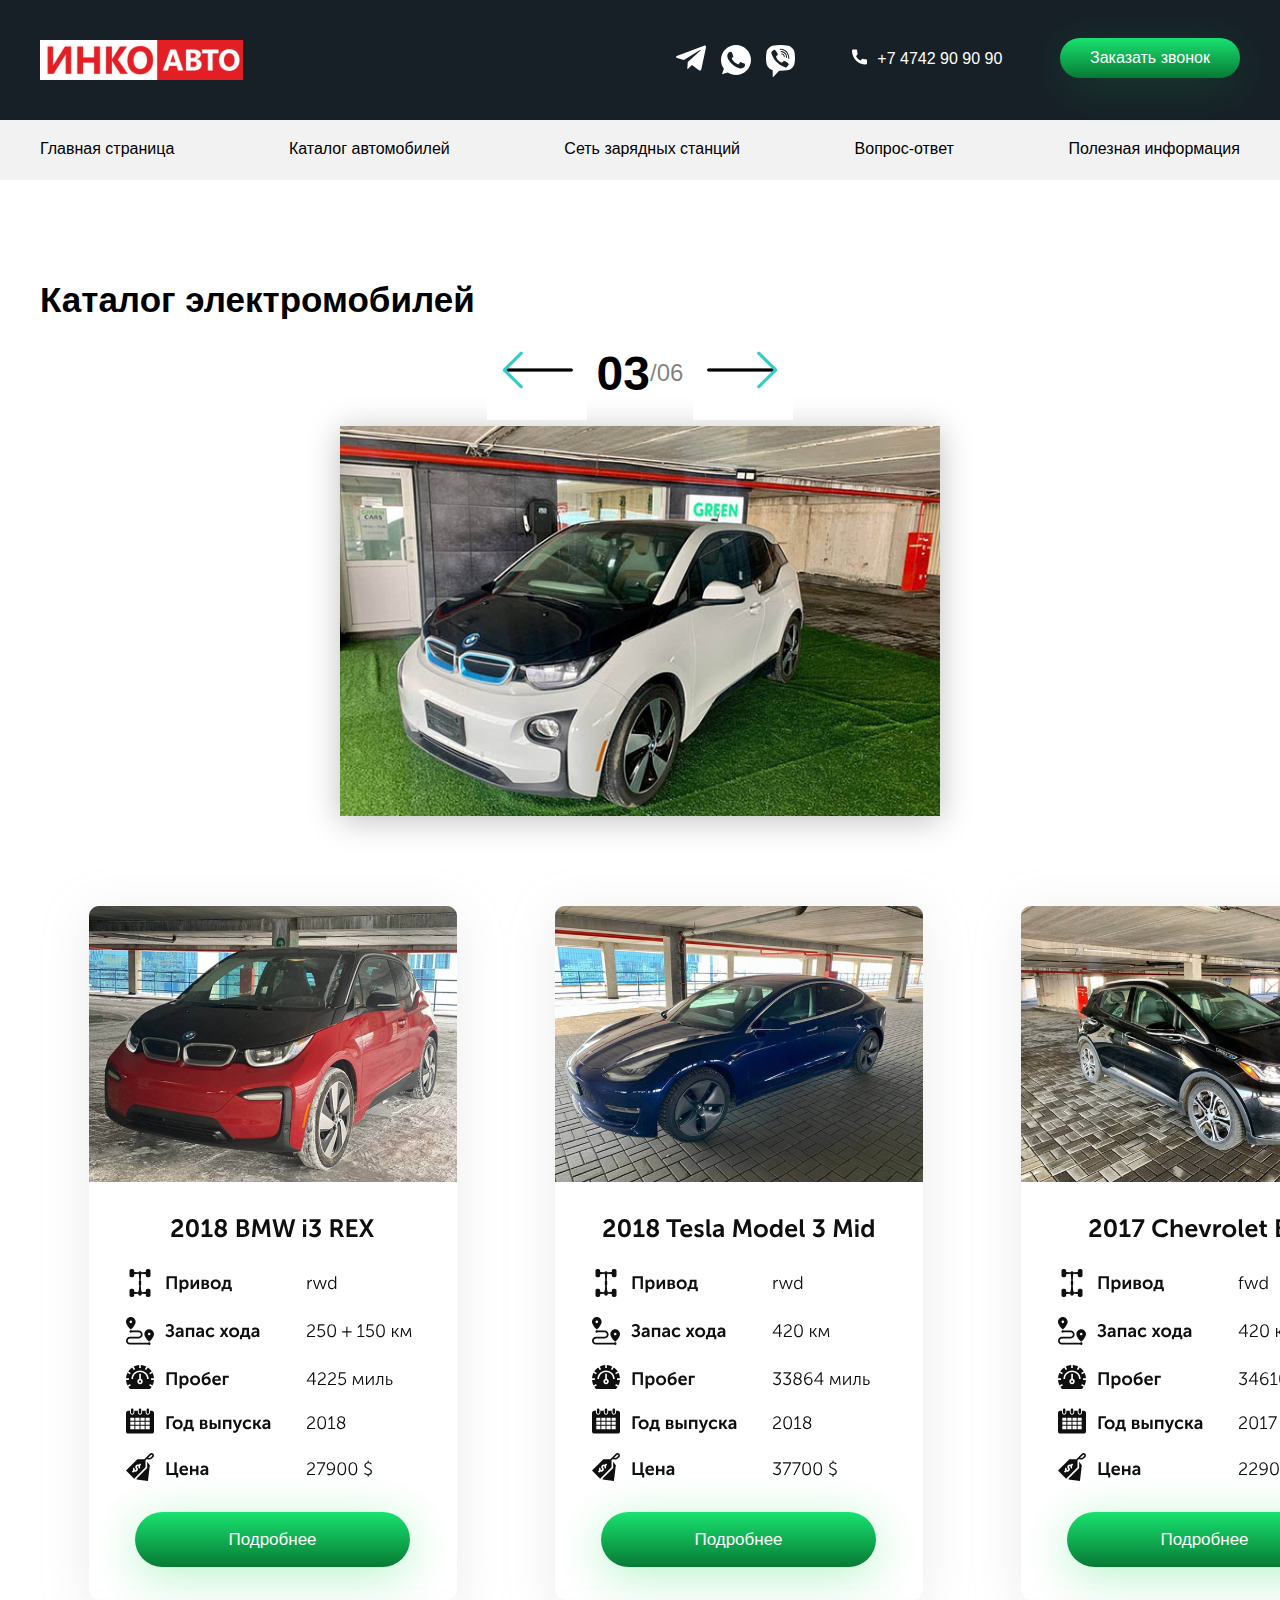
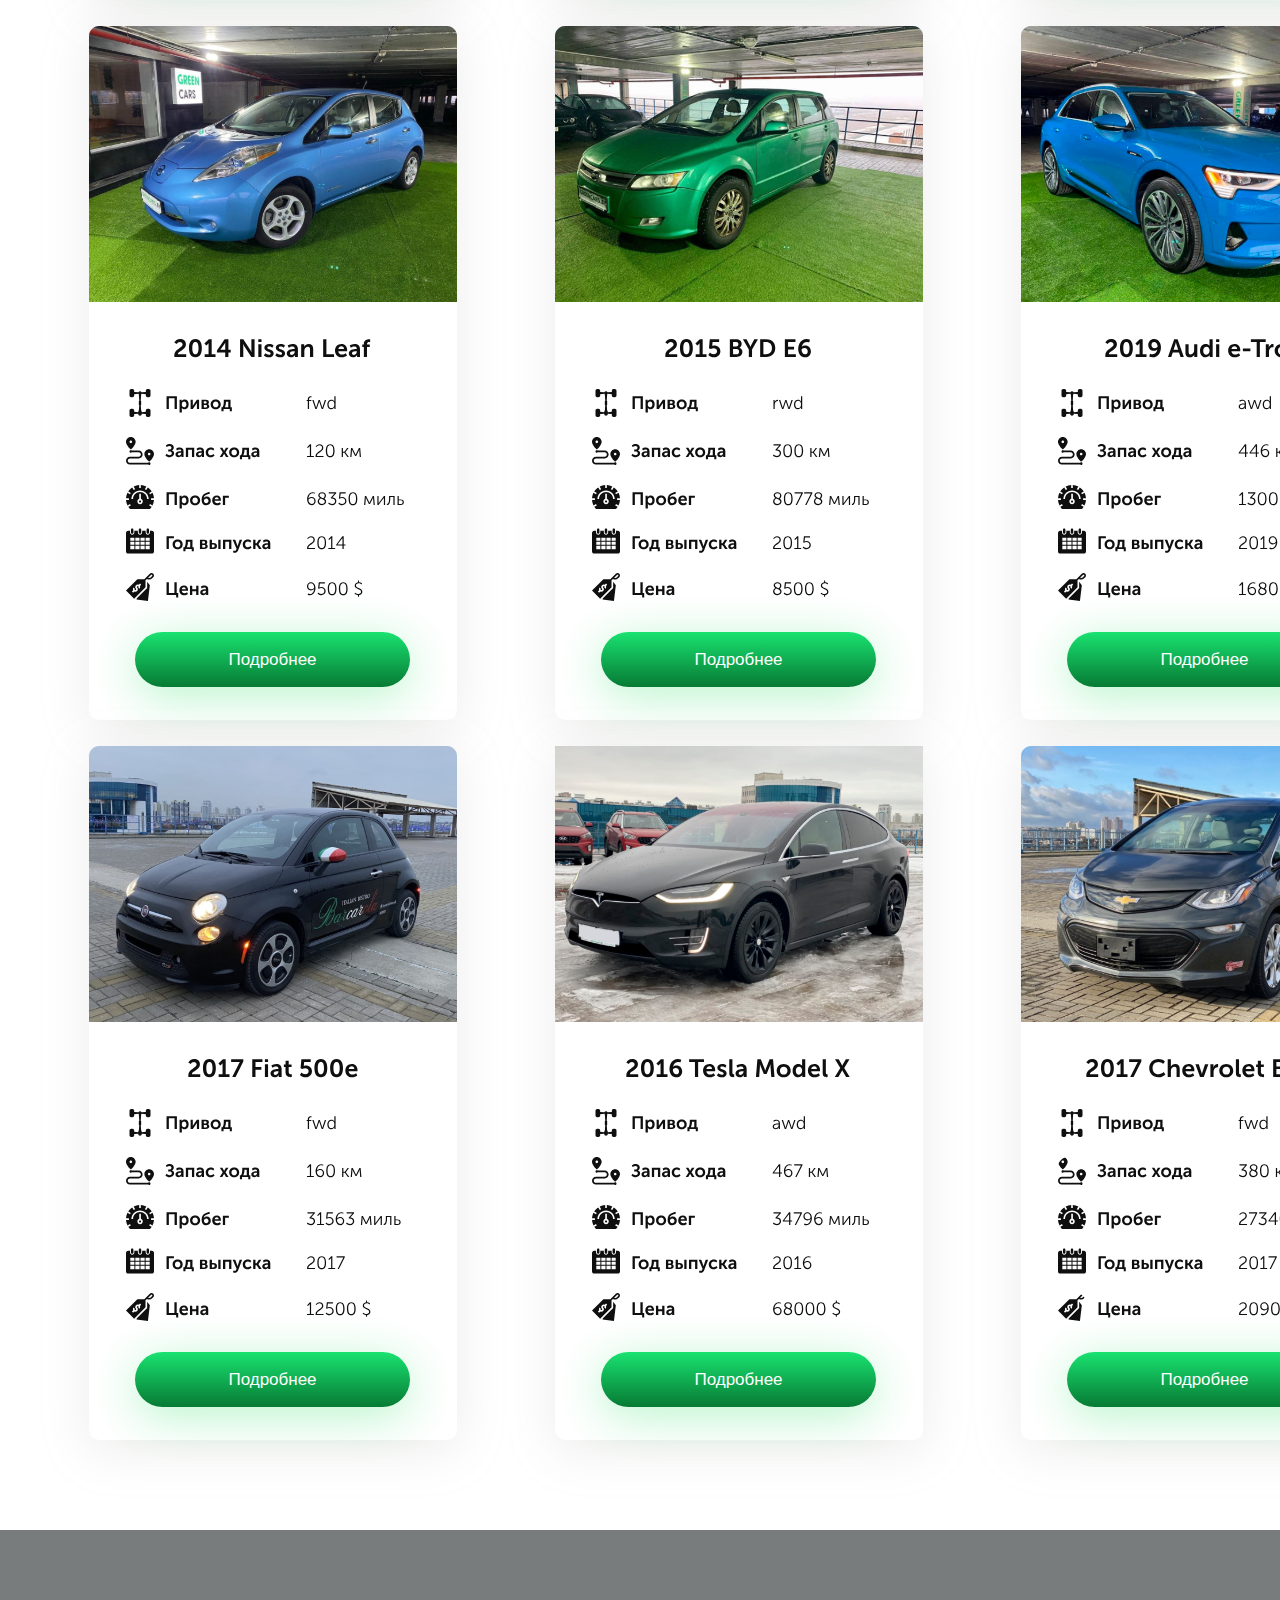
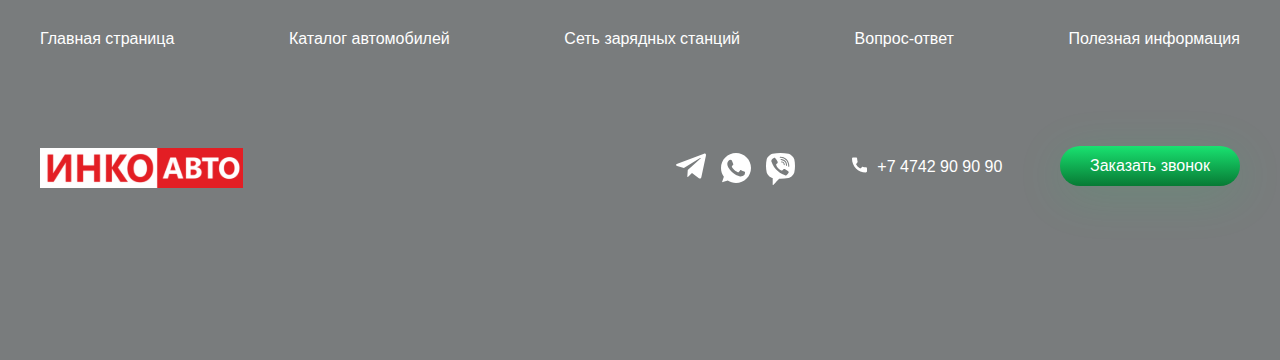
==== index-catalog.html @ ccc59e03 "Add files via upload" ====
<!DOCTYPE html>
<html lang="en">
<head>
    <meta charset="UTF-8">
    <meta http-equiv="X-UA-Compatible" content="IE=edge">
    <meta name="viewport" content="width=device-width, initial-scale=1.0">
    <title>incoCAtalog</title>
    <link rel="stylesheet" href="css/style.min.css">
</head>
<body>
    <header class="header">
        <div class="close_header">
            <img src="icons/redclose.png" alt="">
        </div>
        <div class="container">
            <nav>
                <div class="header__logo">
                    <img src="icons/logo/Инко Авто 1.svg" alt="logo">
                </div>
        
                <div class="messanges">
                    <div class="messange__item">
                        <img src="icons/message/telegramm.svg" alt="">
                    </div>
                    <div class="messange__item">
                        <img src="icons/message/whatsap.svg" alt="">
                    </div>
                    <div class="messange__item">
                        <img src="icons/message/link.svg" alt="">
                    </div>
                </div>
                <div class="header__phone">
                    <img src="icons/message/phone.svg" alt="">
                    <div class="phone">+7 4742 90 90 90</div>
                </div>
                <button class="phone__btn" data-open >Заказать звонок</button>
            </nav>
        </div>
    </header>
    <div class="menu">
        <div class="container">
            <ul class="menu__items">
                <li class="menu__item"><a href="index.html" class="menu__link">Главная cтраница</a></li>
                <li class="menu__item"><a href="index-catalog.html" class="menu__link">Каталог автомобилей</a></li>
                <li class="menu__item"><a href="index-network.html" class="menu__link">Сеть зарядных станций</a></li>
                <li class="menu__item"><a href="index-qestion.html" class="menu__link">Вопрос-ответ</a></li>
                <li class="menu__item"><a href="index-info.html" class="menu__link">Полезная информация</a></li>
            </ul>
        </div>
    </div>



    
    <section class="catalog">
        <div class="triggers"></div>
            <div class="arrow">
                <span class="rotateR"></span>
                <span class="rotateL"></span>
            </div>
            <div class="hamburger">
                <span></span>
                <span></span>
                <span></span>
            </div>
        
        <div class="container">
            <div class="title title_fz35 catalog__title">Каталог электромобилей</div>

            <div class="offer__slider">
                <div class="offer__slider-counter">
                    <div class="offer__slider-prev">
                        <img src="icons/free-animated-icon-left-arrow-7740497.gif" alt="prev">
                    </div>
                    <span id="current">03</span>
                    /
                    <span id="total">06</span>
                    <div class="offer__slider-next">
                        <img src="icons/free-animated-icon-left-arrow-7740497.gif" alt="next">
                    </div>
                </div>
                <div class="offer__slider-wrapper">
                    <div class="offer__slider-inner">
                        <div class="offer__slide">
                            <img src="img/slider/bmw res.svg" alt="car">
                        </div>
                         <div class="offer__slide">
                            <img src="img/slider/bmw.svg" alt="car">
                        </div>
                        <div class="offer__slide">
                            <img src="img/slider/chevrole volt.svg" alt="car">
                        </div>
                        <div class="offer__slide">
                            <img src="img/slider/tesla 2014.svg" alt="car">
                        </div> 
                        <div class="offer__slide">
                            <img src="img/slider/tesla s60.svg" alt="car">
                        </div> 
                        <div class="offer__slide">
                            <img src="img/slider/tesla.svg" alt="car">
                        </div> 
                    </div>
                </div>
            </div>

            
            <div class="catalog__wrapper wrapper_mt">
                <div class="catalog__photo">
                    <img src="img/cars/10 card.svg" alt="">
                    <button class="promo_btn-green btn catalog__btn">Подробнее</button>
                </div>
                
                <div class="catalog__photo">
                    <img src="img/cars/11 card.svg" alt="">
                    <button class="promo_btn-green btn catalog__btn">Подробнее</button>
                </div>
                <div class="catalog__photo">
                    <img src="img/cars/12 card.svg" alt="">
                    <button class="promo_btn-green btn catalog__btn">Подробнее</button>
                </div>
            </div>
            <div class="catalog__wrapper">
                <div class="catalog__photo">
                    <img src="img/cars/13 card.svg" alt="">
                    <button class="promo_btn-green btn catalog__btn">Подробнее</button>
                </div>
                
                <div class="catalog__photo">
                    <img src="img/cars/15 card.svg" alt="">
                    <button class="promo_btn-green btn catalog__btn">Подробнее</button>
                </div>
                <div class="catalog__photo">
                    <img src="img/cars/16 card.svg" alt="">
                    <button class="promo_btn-green btn catalog__btn">Подробнее</button>
                </div>
            </div>
            <div class="catalog__wrapper">
                <div class="catalog__photo">
                    <img src="img/cars/9 card.svg" alt="">
                    <button class="promo_btn-green btn catalog__btn">Подробнее</button>
                </div>
                
                <div class="catalog__photo">
                    <img src="img/cars/7 card.svg" alt="">
                    <button class="promo_btn-green btn catalog__btn">Подробнее</button>
                </div>
                <div class="catalog__photo">
                    <img src="img/cars/8 card.svg" alt="">
                    <button class="promo_btn-green btn catalog__btn">Подробнее</button>
                </div>
            </div>
            
        </div>
    </section>





    <footer class="footer">
        <div class="container">
            <ul class="menu__items">
                <li class="menu__item"><a href="#" class="menu__link">Главная cтраница</a></li>
                <li class="menu__item"><a href="#" class="menu__link">Каталог автомобилей</a></li>
                <li class="menu__item"><a href="#" class="menu__link">Сеть зарядных станций</a></li>
                <li class="menu__item"><a href="#" class="menu__link">Вопрос-ответ</a></li>
                <li class="menu__item"><a href="#" class="menu__link">Полезная информация</a></li>
            </ul>
            <nav>
                <div class="header__logo">
                    <img src="icons/logo/Инко Авто 1.svg" alt="logo">
                </div>
        
                <div class="messanges">
                    <div class="messange__item">
                        <img src="icons/message/telegramm.svg" alt="">
                    </div>
                    <div class="messange__item">
                        <img src="icons/message/whatsap.svg" alt="">
                    </div>
                    <div class="messange__item">
                        <img src="icons/message/link.svg" alt="">
                    </div>
                </div>
                <div class="header__phone">
                    <img src="icons/message/phone.svg" alt="">
                    <div class="phone">+7 4742 90 90 90</div>
                </div>
                <button class="phone__btn" data-open>Заказать звонок</button>
            </nav>
        </div>
    </footer>

    <div class="modal">
        <div class="modal__window">
            <div class="modal__content">
                
                <div class="modal_img">
                    <img src="img/modal/connection.png" alt="">
                </div>
                
                <div class="text"> 
                    <div class="close" data-close>
                        <img src="icons/Close.png" alt="">
                    </div>
                    <div class="title title_fz25 modal__title">Заказать обратный звонок</div>
                    <div class="modal__subtitle">Отправьте нам свой номер телефона и мы<br> Вам позвоним!</div>
                    <form action="" class="add">
                        <input required placeholder="Ваше имя" name="name" type="text" class="modal_input" >
                        <input required placeholder="Ваш номер телефона" name="phone" type="phone" class="modal_input">
                        <div class="policy"><input type="checkbox" class="checkbox">Я принимаю пользовательское соглашение</div>
                        <button class="modal_btn">Отправить</button>
                    </form>
                </div>
            </div>
        </div>
    </div>

    <script src="js/script.js"></script>
</body>
</html>
---- css/style.min.css ----
.title_fz44{font-size:44px}.title_fz35{font-size:35px}.title_fz18{font-size:18px}.title_fz25{font-size:25px}.card{min-height:1100px}.card__wrapper{display:flex;justify-content:space-around;margin-top:50px}.card .card__btn{position:relative;top:-180px;left:95px}.card__title{font-weight:700;text-align:center}.card .btn{margin-top:30px;font-size:17px;color:#fff;width:275px;height:55px;border:none;border-radius:50px}.card .btn:hover{background:#fff;color:#000;transition:.6s}.card .catalog_link{text-decoration:none}.card .red_butn{display:block;margin:0 auto;margin-top:0}.catalog{min-height:2850px}.catalog__wrapper{display:flex;justify-content:space-around}.catalog .margin-top{margin-top:50px}.catalog__photo{height:720px}.catalog__btn{position:relative;top:-180px;left:95px}.catalog__title{font-weight:700}.catalog .btn{margin-top:30px;font-size:17px;color:#fff;width:275px;height:55px;border:none;border-radius:50px}.catalog .btn:hover{background:#fff;color:#000;transition:.6s}.catalog .red_butn{display:block;margin:0 auto;margin-top:0}.catalog .offer_slider{width:650px;margin-top:50px;display:flex;flex-direction:column;align-items:flex-end}.catalog .offer__slider-counter{display:flex;justify-content:center;align-items:center;font-size:24px;color:rgba(0,0,0,.5)}.catalog .offer__slide{width:100%;height:390px}.catalog .offer__slide img{width:100%;height:100%;-o-object-fit:cover;object-fit:cover}.catalog .offer__slider-next{margin-left:10px;cursor:pointer}.catalog .offer__slider #current{font-size:48px;font-weight:700;text-align:center;color:#000}.catalog .offer__slider-prev{margin-right:10px;cursor:pointer}.catalog .offer__slider-wrapper{width:50%;margin-top:15px;box-shadow:0 4px 30px rgba(0,0,0,.25);display:block;margin:0 auto}.ecodrive{height:700px;background-color:#eee;box-shadow:0px 9px 49px rgba(142,136,136,.16)}.ecodrive__wrapper{margin-top:100px;flex-wrap:wrap;display:flex;justify-content:space-between}.ecodrive .eco__title{font-weight:700}.ecodrive__items{display:flex}.ecodrive__descr{margin-top:15px;font-size:16px;color:#0f0f10}.ecodrive .eco_text{width:280px;margin-left:20px}.ecodrive .mt40px{margin-top:70px}.footer{height:330px;padding-top:100px;background:#797c7d}.footer .menu__items{display:flex;justify-content:space-between}.footer .menu__item a{color:#fff}.footer nav{display:flex;justify-content:space-between;margin-top:90px}.footer .messanges{display:flex;margin-left:360px;margin-top:15px}.footer .messanges .messange__item{margin-left:15px;cursor:pointer}.footer .header__logo{margin-top:10px;cursor:pointer}.footer .header__phone{display:flex}.footer .header__phone img{width:15px}.footer .header__phone .phone{color:#fff;font-size:16px;margin-top:20px;margin-left:10px}.footer .phone__btn{width:180px;height:40px;cursor:pointer;background:linear-gradient(360deg, #077A34 0%, #19E270 100%);box-shadow:0px 9px 48px rgba(24,220,109,.15);border-radius:43px;border:none;color:#fff;font-size:16px;margin-top:8px}.footer .phone__btn:hover{background:#fff;color:#000;border:1px solid #18de6e}.header{height:90px;background-color:#172027;padding-top:30px}.header nav{display:flex;justify-content:space-between}.header .messanges{display:flex;margin-left:360px;margin-top:15px}.header .messanges .messange__item{margin-left:15px;cursor:pointer}.header .header__logo{margin-top:10px;cursor:pointer}.header .header__phone{display:flex}.header .header__phone img{width:15px}.header .header__phone .phone{color:#fff;font-size:16px;margin-top:20px;margin-left:10px}.header .phone__btn{width:180px;height:40px;cursor:pointer;background:linear-gradient(360deg, #077A34 0%, #19E270 100%);box-shadow:0px 9px 48px rgba(24,220,109,.15);border-radius:43px;border:none;color:#fff;font-size:16px;margin-top:8px}.header .phone__btn:hover{background:#fff;color:#000;border:1px solid #18de6e}.information{min-height:1500px}.information_item{display:flex;justify-content:space-between}.information .info_text{margin-top:40px}.information .info_title{font-size:25px;color:#0f0f10;font-weight:600}.information .info_descr{margin-top:20px;font-size:17px;color:#0f0f10}.map__title{font-weight:700}.map iframe{margin-top:100px}.materials__wrapper{display:flex;justify-content:space-between}.materials_title{font-weight:700;margin-left:50px}.materials__item{width:370px}.materials_text{position:relative;left:45px;bottom:30px}.materials__title{font-weight:700;font-size:25px}.materials__descr{font-size:18px;margin-top:20px;color:#0f0f10}.menu{height:40px;background:#f2f2f3;padding-top:20px}.menu .menu__items{display:flex;justify-content:space-between}.menu__item{list-style-type:none}.menu__link{color:#000}.menu__link:hover{text-decoration:underline}.modal{position:fixed;top:0;left:0;z-index:1050;width:100%;display:none;height:100%;overflow:hidden;background-color:rgba(0,0,0,.5)}.modal__window{max-width:950px;margin:250px auto}.modal__content{display:flex;position:relative;width:100%;background-color:#fff;border-radius:4px;max-height:473px}.modal .text{width:475px}.modal .add{display:flex;flex-direction:column;margin-top:20px;align-items:center}.modal_input{width:320px;height:55px;background:#fff;box-shadow:0px 5px 48px rgba(49,47,47,.1);border-radius:43px;margin-top:15px;border:none;font-size:17px;padding:0 10px 0 10px}.modal .policy{margin-top:15px}.modal_btn{width:316px;height:52px;background:linear-gradient(360deg, #077A34 0%, #19E270 100%);box-shadow:0px 9px 48px rgba(24,220,109,.322);border-radius:43px;border:none;font-size:17px;line-height:18px;text-align:center;color:#fff;margin-top:30px;cursor:pointer}.modal_btn:hover{background:#fff;color:#18de6e;transition:1s;border:1px solid #18de6e}.modal__title{text-align:center;margin-top:60px;font-weight:700}.modal__subtitle{text-align:center}.modal .close{position:absolute;top:15px;right:15px;cursor:pointer}.network{min-height:850px}.network iframe{margin-top:50px}.network__title{font-weight:700}.network .restange_textarea{width:440px;height:110px;background:#fff;box-shadow:0px 5px 48px rgba(49,47,47,.1);border-radius:10px;border:none;padding:20px 10px 0 20px;margin-top:15px;font-size:17px;line-height:18px;color:#c6c5c5}.network .restange__window{max-width:1140px;margin:250px auto;box-shadow:0px 5px 48px rgba(49,47,47,.1)}.network .restange__content{display:flex;width:100%;background-color:#fff;border-radius:4px;max-height:580px}.network .restange .text{width:475px}.network .restange .add{display:flex;flex-direction:column;margin-top:20px;align-items:center}.network .restange_input{width:445px;height:55px;background:#fff;box-shadow:0px 5px 48px rgba(49,47,47,.1);border-radius:43px;margin-top:15px;border:none;font-size:17px;padding:0 20px 0 10px}.network .restange .subinput{margin-top:15px;text-align:center}.network .restange_btn{width:316px;height:52px;background:linear-gradient(360deg, #077A34 0%, #19E270 100%);box-shadow:0px 9px 48px rgba(24,220,109,.322);border-radius:43px;border:none;font-size:17px;line-height:18px;text-align:center;color:#fff;margin-top:30px;cursor:pointer}.network .restange_btn:hover{background:#fff;color:#18de6e;transition:1s;border:1px solid #18de6e}.network .restange__title{margin-top:30px;font-weight:700;font-size:20px}.network .restange_img img{height:675px;width:600px;position:relative;bottom:43px;right:44px}.promo{height:750px;padding-top:200px;background:url("../img/section__promo/main_bg.png") center center/cover no-repeat}.promo__title{color:#fff}.promo__subtitle{font-size:22px;color:#fff;margin-top:20px}.promo_btn-green{background:linear-gradient(360deg, #077A34 0%, #19E270 100%);box-shadow:0px 9px 48px rgba(24,220,83,.308)}.promo_btn-red{background:linear-gradient(360deg, #a30b0b 0%, #e21919 100%);box-shadow:0px 9px 48px rgba(220,24,24,.26);margin-left:30px}.promo .btn{margin-top:30px;font-size:17px;color:#fff;width:275px;height:55px;border:none;border-radius:50px}.promo .btn:hover{background:#fff;color:#000;transition:.6s}.promo__wrapper{display:flex;justify-content:space-between;margin-top:250px}.promo__item{display:flex;width:340px}.promo__item .descr{margin-left:20px;margin-top:10px;font-size:17px;color:#fff}.question{min-height:900px}.question_title{font-weight:700}.question__title{font-size:35px;font-weight:700;margin-top:50px}.question__wrapper{margin-top:100px}.question_item{width:1120px;box-shadow:0px 5px 48px rgba(49,47,47,.144);border-radius:20px;padding:10px 30px 10px 30px;margin-top:20px}.question_reimes{width:1100px;display:flex;justify-content:space-between;align-items:center}.question_text{font-size:20px;color:#0f0f10;font-weight:700}.question .question_arrow.active{transform:rotate(180deg)}.question_reimer .question_descr{position:absolute;visibility:hidden;opacity:0;width:1110px;margin-top:15px}.question_reimer .question_descr.active{visibility:visible;opacity:1}section{padding-top:100px}a{text-decoration:none}::-webkit-scrollbar{width:0}*{font-family:"Roboto",sans-serif;padding:0;margin:0}.arrow{z-index:10;transform:rotate(-90deg);position:absolute;top:20px;left:20px;height:20px;display:flex;flex-direction:column;justify-content:space-between;align-items:flex-end;cursor:pointer}.arrow span{display:none;width:30px;height:3px;background-color:#fff}.arrow .rotateR{transform:rotate(-37deg)}.arrow .rotateL{transform:rotate(37deg)}.triggers{position:absolute;top:0;left:0;width:100%;display:none;height:56px;background-color:rgba(0,0,0,.438)}.hamburger{position:absolute;top:20px;right:20px;height:20px;display:flex;flex-direction:column;justify-content:space-between;align-items:flex-end;cursor:pointer}.hamburger span{display:none;width:35px;height:3px;background-color:#fff}.close_header{position:absolute;display:none;top:15px;right:15px;cursor:pointer}@media(max-width: 1200px){.header{padding-right:20px;padding-left:20px}.header .messanges{margin-left:200px}.menu .menu__items{display:flex;justify-content:space-around}.promo{padding-left:40px;padding-right:40px}.promo__wrapper{flex-wrap:wrap;justify-content:space-around;margin-top:160px}.promo__item{width:457px}.promo .mt_item{margin-top:30px}.card{min-height:1740px}.card__wrapper{flex-wrap:wrap}.card .car__photo{width:466px;height:730px}.card .red_butn{margin-top:50px}}@media(max-width: 992px){.promo__title{font-size:40px}.promo__subtitle{font-size:18px}.promo .btn{width:245px}.promo__wrapper{margin-top:120px}.promo__wrapper .item__icon img{width:50px}.promo__wrapper .promo__item{width:305px;margin-top:20px}.promo__wrapper .descr{font-size:15px}.arrow span{display:block}.triggers{display:block}.hamburger span{display:block}.close_header{display:block}.header{position:fixed;top:0;left:-100%;height:100vh;width:30%;z-index:11;visibility:hidden;opacity:0;transition:.4s all;padding:30px;background-color:rgba(0,0,0,.5)}.header.active{left:0;visibility:visible;opacity:1}.header nav{display:flex;flex-direction:column}.header .header__logo{display:block;margin:0 auto;margin-top:60px}.header .phone__btn{position:absolute;bottom:100px;left:54px;display:block;margin:0 auto}.header .header__phone{position:absolute;bottom:150px;left:60px}.header .header__phone .phone{margin-top:2px;font-size:18px}.header .messanges{position:absolute;bottom:180px;margin-left:41px}.menu{position:fixed;top:-100%;height:200px;width:100%;z-index:10;visibility:hidden;opacity:0;transition:.4s all;padding-top:20px;background-color:rgba(0,0,0,.5)}.menu.active{top:0;visibility:visible;opacity:1}.menu__link{font-size:18px;color:#fff}.menu .menu__items{display:flex;flex-direction:column;align-items:center}.menu__item{margin-top:15px}.card{min-height:2450px}.card .red_butn{margin-top:50px}}.container{max-width:1200px;display:block;margin:0 auto}.offer__slider-prev img{width:100px}.offer__slider-next img{width:100px;transform:rotate(180deg)}.wrapper_mt{margin-top:50px}.btn{margin-top:30px;font-size:17px;color:#fff;width:275px;height:55px;border:none;border-radius:50px}.btn:hover{background:#fff;color:#000;transition:.6s}.height{height:150px}.show{display:block}.hide{display:none}/*# sourceMappingURL=style.min.css.map */
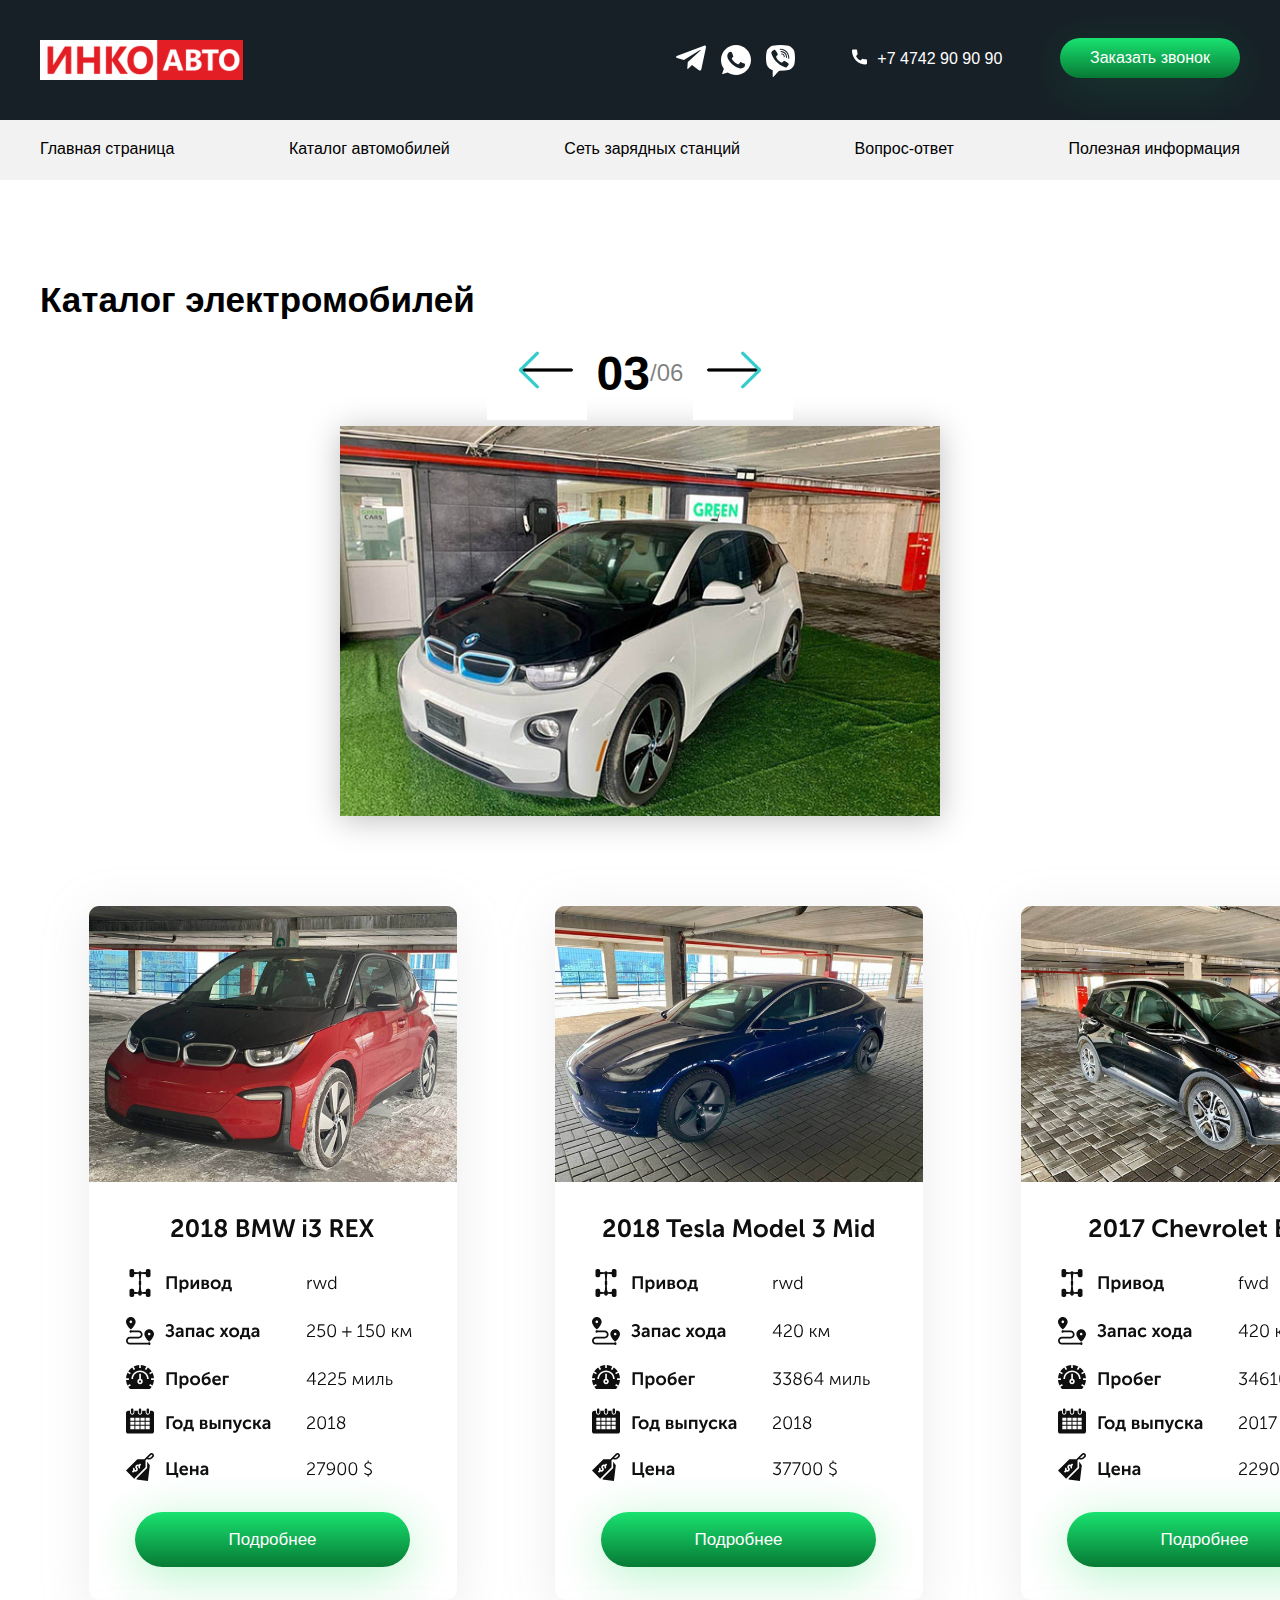
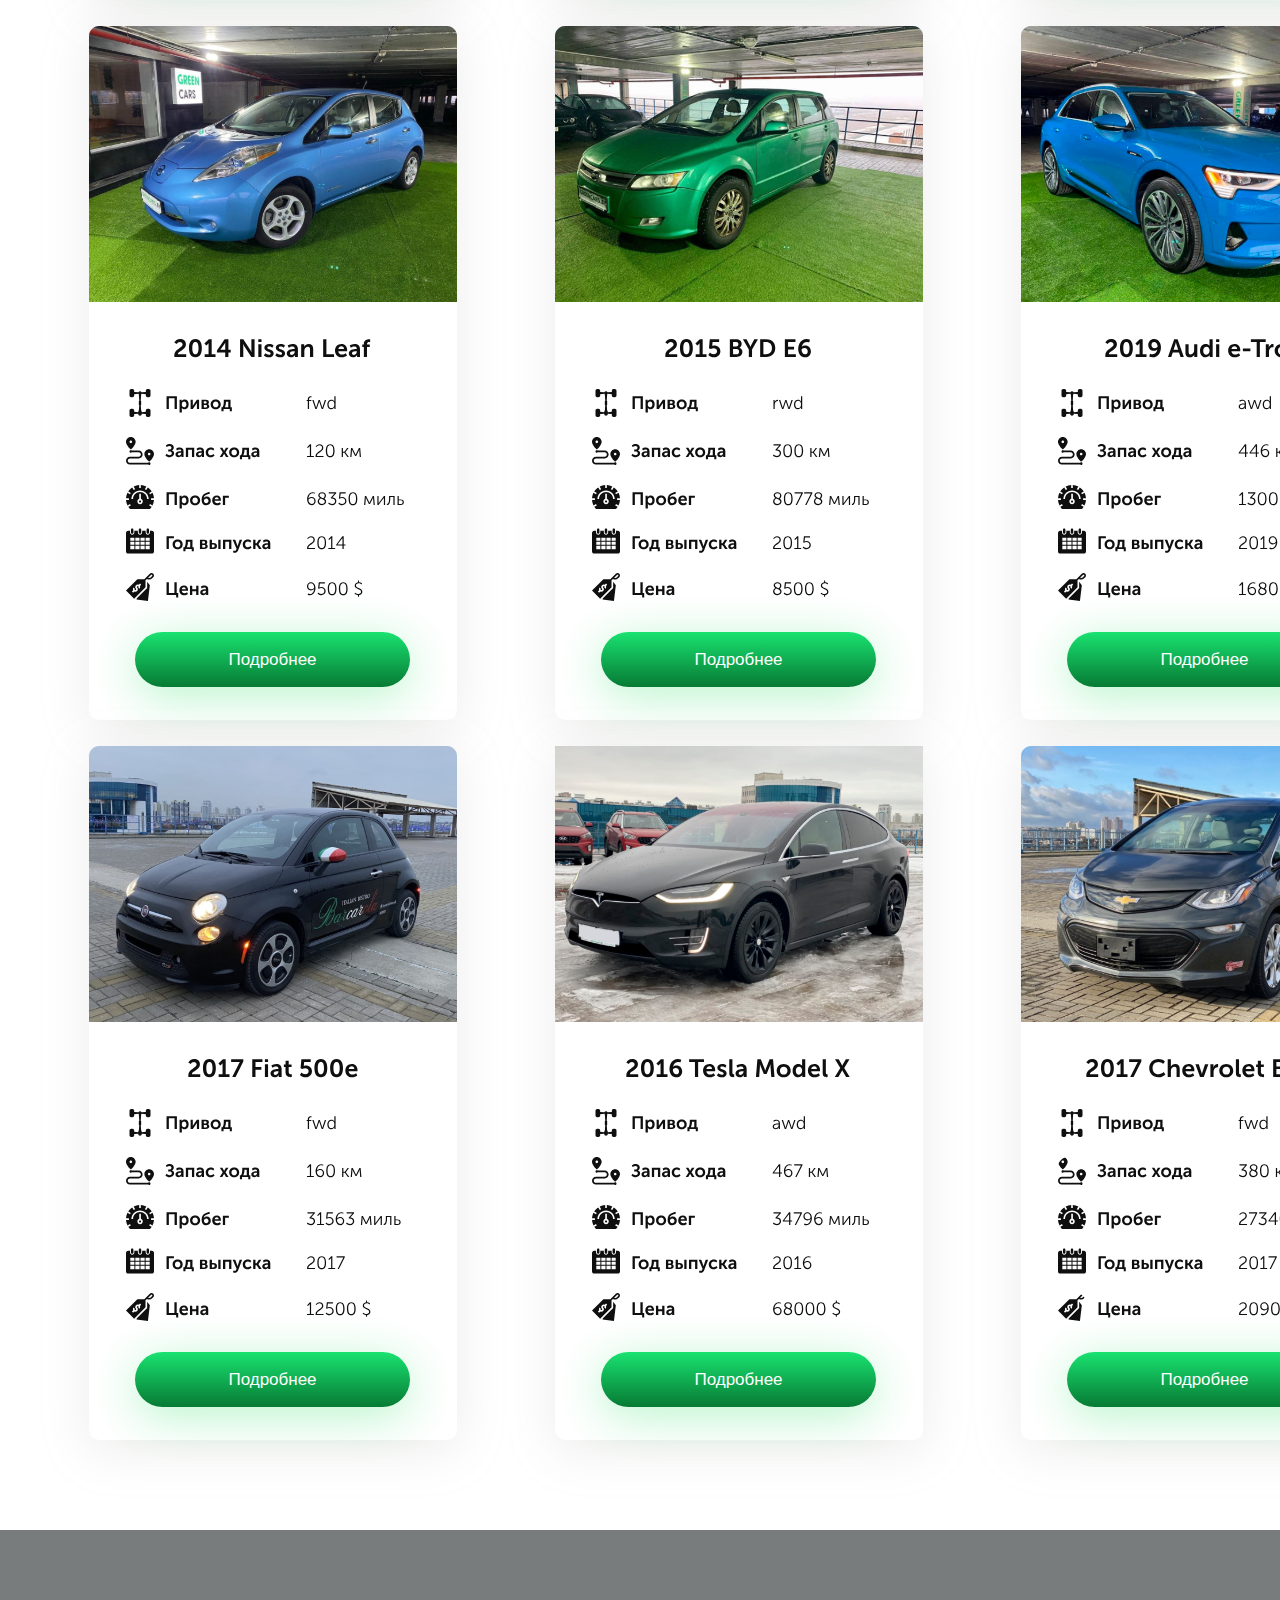
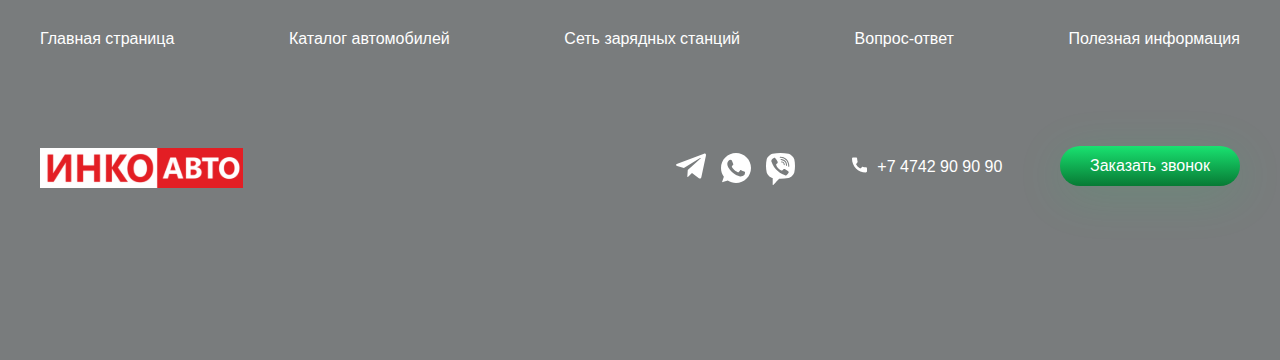
==== commit 4628e230: "Add files via upload" ====
--- a/index-catalog.html
+++ b/index-catalog.html
@@ -160,11 +160,11 @@
     <footer class="footer">
         <div class="container">
             <ul class="menu__items">
-                <li class="menu__item"><a href="#" class="menu__link">Главная cтраница</a></li>
-                <li class="menu__item"><a href="#" class="menu__link">Каталог автомобилей</a></li>
-                <li class="menu__item"><a href="#" class="menu__link">Сеть зарядных станций</a></li>
-                <li class="menu__item"><a href="#" class="menu__link">Вопрос-ответ</a></li>
-                <li class="menu__item"><a href="#" class="menu__link">Полезная информация</a></li>
+                <li class="menu__item"><a href="index.html" class="menu__link">Главная cтраница</a></li>
+                <li class="menu__item"><a href="index-catalog.html" class="menu__link">Каталог автомобилей</a></li>
+                <li class="menu__item"><a href="index-network.html" class="menu__link">Сеть зарядных станций</a></li>
+                <li class="menu__item"><a href="index-qestion.html" class="menu__link">Вопрос-ответ</a></li>
+                <li class="menu__item"><a href="index-info.html" class="menu__link">Полезная информация</a></li>
             </ul>
             <nav>
                 <div class="header__logo">
--- a/css/style.min.css
+++ b/css/style.min.css
@@ -1 +1 @@
-.title_fz44{font-size:44px}.title_fz35{font-size:35px}.title_fz18{font-size:18px}.title_fz25{font-size:25px}.card{min-height:1100px}.card__wrapper{display:flex;justify-content:space-around;margin-top:50px}.card .card__btn{position:relative;top:-180px;left:95px}.card__title{font-weight:700;text-align:center}.card .btn{margin-top:30px;font-size:17px;color:#fff;width:275px;height:55px;border:none;border-radius:50px}.card .btn:hover{background:#fff;color:#000;transition:.6s}.card .catalog_link{text-decoration:none}.card .red_butn{display:block;margin:0 auto;margin-top:0}.catalog{min-height:2850px}.catalog__wrapper{display:flex;justify-content:space-around}.catalog .margin-top{margin-top:50px}.catalog__photo{height:720px}.catalog__btn{position:relative;top:-180px;left:95px}.catalog__title{font-weight:700}.catalog .btn{margin-top:30px;font-size:17px;color:#fff;width:275px;height:55px;border:none;border-radius:50px}.catalog .btn:hover{background:#fff;color:#000;transition:.6s}.catalog .red_butn{display:block;margin:0 auto;margin-top:0}.catalog .offer_slider{width:650px;margin-top:50px;display:flex;flex-direction:column;align-items:flex-end}.catalog .offer__slider-counter{display:flex;justify-content:center;align-items:center;font-size:24px;color:rgba(0,0,0,.5)}.catalog .offer__slide{width:100%;height:390px}.catalog .offer__slide img{width:100%;height:100%;-o-object-fit:cover;object-fit:cover}.catalog .offer__slider-next{margin-left:10px;cursor:pointer}.catalog .offer__slider #current{font-size:48px;font-weight:700;text-align:center;color:#000}.catalog .offer__slider-prev{margin-right:10px;cursor:pointer}.catalog .offer__slider-wrapper{width:50%;margin-top:15px;box-shadow:0 4px 30px rgba(0,0,0,.25);display:block;margin:0 auto}.ecodrive{height:700px;background-color:#eee;box-shadow:0px 9px 49px rgba(142,136,136,.16)}.ecodrive__wrapper{margin-top:100px;flex-wrap:wrap;display:flex;justify-content:space-between}.ecodrive .eco__title{font-weight:700}.ecodrive__items{display:flex}.ecodrive__descr{margin-top:15px;font-size:16px;color:#0f0f10}.ecodrive .eco_text{width:280px;margin-left:20px}.ecodrive .mt40px{margin-top:70px}.footer{height:330px;padding-top:100px;background:#797c7d}.footer .menu__items{display:flex;justify-content:space-between}.footer .menu__item a{color:#fff}.footer nav{display:flex;justify-content:space-between;margin-top:90px}.footer .messanges{display:flex;margin-left:360px;margin-top:15px}.footer .messanges .messange__item{margin-left:15px;cursor:pointer}.footer .header__logo{margin-top:10px;cursor:pointer}.footer .header__phone{display:flex}.footer .header__phone img{width:15px}.footer .header__phone .phone{color:#fff;font-size:16px;margin-top:20px;margin-left:10px}.footer .phone__btn{width:180px;height:40px;cursor:pointer;background:linear-gradient(360deg, #077A34 0%, #19E270 100%);box-shadow:0px 9px 48px rgba(24,220,109,.15);border-radius:43px;border:none;color:#fff;font-size:16px;margin-top:8px}.footer .phone__btn:hover{background:#fff;color:#000;border:1px solid #18de6e}.header{height:90px;background-color:#172027;padding-top:30px}.header nav{display:flex;justify-content:space-between}.header .messanges{display:flex;margin-left:360px;margin-top:15px}.header .messanges .messange__item{margin-left:15px;cursor:pointer}.header .header__logo{margin-top:10px;cursor:pointer}.header .header__phone{display:flex}.header .header__phone img{width:15px}.header .header__phone .phone{color:#fff;font-size:16px;margin-top:20px;margin-left:10px}.header .phone__btn{width:180px;height:40px;cursor:pointer;background:linear-gradient(360deg, #077A34 0%, #19E270 100%);box-shadow:0px 9px 48px rgba(24,220,109,.15);border-radius:43px;border:none;color:#fff;font-size:16px;margin-top:8px}.header .phone__btn:hover{background:#fff;color:#000;border:1px solid #18de6e}.information{min-height:1500px}.information_item{display:flex;justify-content:space-between}.information .info_text{margin-top:40px}.information .info_title{font-size:25px;color:#0f0f10;font-weight:600}.information .info_descr{margin-top:20px;font-size:17px;color:#0f0f10}.map__title{font-weight:700}.map iframe{margin-top:100px}.materials__wrapper{display:flex;justify-content:space-between}.materials_title{font-weight:700;margin-left:50px}.materials__item{width:370px}.materials_text{position:relative;left:45px;bottom:30px}.materials__title{font-weight:700;font-size:25px}.materials__descr{font-size:18px;margin-top:20px;color:#0f0f10}.menu{height:40px;background:#f2f2f3;padding-top:20px}.menu .menu__items{display:flex;justify-content:space-between}.menu__item{list-style-type:none}.menu__link{color:#000}.menu__link:hover{text-decoration:underline}.modal{position:fixed;top:0;left:0;z-index:1050;width:100%;display:none;height:100%;overflow:hidden;background-color:rgba(0,0,0,.5)}.modal__window{max-width:950px;margin:250px auto}.modal__content{display:flex;position:relative;width:100%;background-color:#fff;border-radius:4px;max-height:473px}.modal .text{width:475px}.modal .add{display:flex;flex-direction:column;margin-top:20px;align-items:center}.modal_input{width:320px;height:55px;background:#fff;box-shadow:0px 5px 48px rgba(49,47,47,.1);border-radius:43px;margin-top:15px;border:none;font-size:17px;padding:0 10px 0 10px}.modal .policy{margin-top:15px}.modal_btn{width:316px;height:52px;background:linear-gradient(360deg, #077A34 0%, #19E270 100%);box-shadow:0px 9px 48px rgba(24,220,109,.322);border-radius:43px;border:none;font-size:17px;line-height:18px;text-align:center;color:#fff;margin-top:30px;cursor:pointer}.modal_btn:hover{background:#fff;color:#18de6e;transition:1s;border:1px solid #18de6e}.modal__title{text-align:center;margin-top:60px;font-weight:700}.modal__subtitle{text-align:center}.modal .close{position:absolute;top:15px;right:15px;cursor:pointer}.network{min-height:850px}.network iframe{margin-top:50px}.network__title{font-weight:700}.network .restange_textarea{width:440px;height:110px;background:#fff;box-shadow:0px 5px 48px rgba(49,47,47,.1);border-radius:10px;border:none;padding:20px 10px 0 20px;margin-top:15px;font-size:17px;line-height:18px;color:#c6c5c5}.network .restange__window{max-width:1140px;margin:250px auto;box-shadow:0px 5px 48px rgba(49,47,47,.1)}.network .restange__content{display:flex;width:100%;background-color:#fff;border-radius:4px;max-height:580px}.network .restange .text{width:475px}.network .restange .add{display:flex;flex-direction:column;margin-top:20px;align-items:center}.network .restange_input{width:445px;height:55px;background:#fff;box-shadow:0px 5px 48px rgba(49,47,47,.1);border-radius:43px;margin-top:15px;border:none;font-size:17px;padding:0 20px 0 10px}.network .restange .subinput{margin-top:15px;text-align:center}.network .restange_btn{width:316px;height:52px;background:linear-gradient(360deg, #077A34 0%, #19E270 100%);box-shadow:0px 9px 48px rgba(24,220,109,.322);border-radius:43px;border:none;font-size:17px;line-height:18px;text-align:center;color:#fff;margin-top:30px;cursor:pointer}.network .restange_btn:hover{background:#fff;color:#18de6e;transition:1s;border:1px solid #18de6e}.network .restange__title{margin-top:30px;font-weight:700;font-size:20px}.network .restange_img img{height:675px;width:600px;position:relative;bottom:43px;right:44px}.promo{height:750px;padding-top:200px;background:url("../img/section__promo/main_bg.png") center center/cover no-repeat}.promo__title{color:#fff}.promo__subtitle{font-size:22px;color:#fff;margin-top:20px}.promo_btn-green{background:linear-gradient(360deg, #077A34 0%, #19E270 100%);box-shadow:0px 9px 48px rgba(24,220,83,.308)}.promo_btn-red{background:linear-gradient(360deg, #a30b0b 0%, #e21919 100%);box-shadow:0px 9px 48px rgba(220,24,24,.26);margin-left:30px}.promo .btn{margin-top:30px;font-size:17px;color:#fff;width:275px;height:55px;border:none;border-radius:50px}.promo .btn:hover{background:#fff;color:#000;transition:.6s}.promo__wrapper{display:flex;justify-content:space-between;margin-top:250px}.promo__item{display:flex;width:340px}.promo__item .descr{margin-left:20px;margin-top:10px;font-size:17px;color:#fff}.question{min-height:900px}.question_title{font-weight:700}.question__title{font-size:35px;font-weight:700;margin-top:50px}.question__wrapper{margin-top:100px}.question_item{width:1120px;box-shadow:0px 5px 48px rgba(49,47,47,.144);border-radius:20px;padding:10px 30px 10px 30px;margin-top:20px}.question_reimes{width:1100px;display:flex;justify-content:space-between;align-items:center}.question_text{font-size:20px;color:#0f0f10;font-weight:700}.question .question_arrow.active{transform:rotate(180deg)}.question_reimer .question_descr{position:absolute;visibility:hidden;opacity:0;width:1110px;margin-top:15px}.question_reimer .question_descr.active{visibility:visible;opacity:1}section{padding-top:100px}a{text-decoration:none}::-webkit-scrollbar{width:0}*{font-family:"Roboto",sans-serif;padding:0;margin:0}.arrow{z-index:10;transform:rotate(-90deg);position:absolute;top:20px;left:20px;height:20px;display:flex;flex-direction:column;justify-content:space-between;align-items:flex-end;cursor:pointer}.arrow span{display:none;width:30px;height:3px;background-color:#fff}.arrow .rotateR{transform:rotate(-37deg)}.arrow .rotateL{transform:rotate(37deg)}.triggers{position:absolute;top:0;left:0;width:100%;display:none;height:56px;background-color:rgba(0,0,0,.438)}.hamburger{position:absolute;top:20px;right:20px;height:20px;display:flex;flex-direction:column;justify-content:space-between;align-items:flex-end;cursor:pointer}.hamburger span{display:none;width:35px;height:3px;background-color:#fff}.close_header{position:absolute;display:none;top:15px;right:15px;cursor:pointer}@media(max-width: 1200px){.header{padding-right:20px;padding-left:20px}.header .messanges{margin-left:200px}.menu .menu__items{display:flex;justify-content:space-around}.promo{padding-left:40px;padding-right:40px}.promo__wrapper{flex-wrap:wrap;justify-content:space-around;margin-top:160px}.promo__item{width:457px}.promo .mt_item{margin-top:30px}.card{min-height:1740px}.card__wrapper{flex-wrap:wrap}.card .car__photo{width:466px;height:730px}.card .red_butn{margin-top:50px}}@media(max-width: 992px){.promo__title{font-size:40px}.promo__subtitle{font-size:18px}.promo .btn{width:245px}.promo__wrapper{margin-top:120px}.promo__wrapper .item__icon img{width:50px}.promo__wrapper .promo__item{width:305px;margin-top:20px}.promo__wrapper .descr{font-size:15px}.arrow span{display:block}.triggers{display:block}.hamburger span{display:block}.close_header{display:block}.header{position:fixed;top:0;left:-100%;height:100vh;width:30%;z-index:11;visibility:hidden;opacity:0;transition:.4s all;padding:30px;background-color:rgba(0,0,0,.5)}.header.active{left:0;visibility:visible;opacity:1}.header nav{display:flex;flex-direction:column}.header .header__logo{display:block;margin:0 auto;margin-top:60px}.header .phone__btn{position:absolute;bottom:100px;left:54px;display:block;margin:0 auto}.header .header__phone{position:absolute;bottom:150px;left:60px}.header .header__phone .phone{margin-top:2px;font-size:18px}.header .messanges{position:absolute;bottom:180px;margin-left:41px}.menu{position:fixed;top:-100%;height:200px;width:100%;z-index:10;visibility:hidden;opacity:0;transition:.4s all;padding-top:20px;background-color:rgba(0,0,0,.5)}.menu.active{top:0;visibility:visible;opacity:1}.menu__link{font-size:18px;color:#fff}.menu .menu__items{display:flex;flex-direction:column;align-items:center}.menu__item{margin-top:15px}.card{min-height:2450px}.card .red_butn{margin-top:50px}}.container{max-width:1200px;display:block;margin:0 auto}.offer__slider-prev img{width:100px}.offer__slider-next img{width:100px;transform:rotate(180deg)}.wrapper_mt{margin-top:50px}.btn{margin-top:30px;font-size:17px;color:#fff;width:275px;height:55px;border:none;border-radius:50px}.btn:hover{background:#fff;color:#000;transition:.6s}.height{height:150px}.show{display:block}.hide{display:none}/*# sourceMappingURL=style.min.css.map */+.title_fz44{font-size:44px}.title_fz35{font-size:35px}.title_fz18{font-size:18px}.title_fz25{font-size:25px}.card{min-height:1100px}.card__wrapper{display:flex;justify-content:space-around;margin-top:50px}.card .card__btn{position:relative;top:-180px;left:95px}.card__title{font-weight:700;text-align:center}.card .btn{margin-top:30px;font-size:17px;color:#fff;width:275px;height:55px;border:none;border-radius:50px}.card .btn:hover{background:#fff;color:#000;transition:.6s}.card .catalog_link{text-decoration:none}.card .red_butn{display:block;margin:0 auto;margin-top:0}.catalog{min-height:2850px}.catalog__wrapper{display:flex;justify-content:space-around}.catalog .margin-top{margin-top:50px}.catalog__photo{height:720px}.catalog__btn{position:relative;top:-180px;left:95px}.catalog__title{font-weight:700}.catalog .btn{margin-top:30px;font-size:17px;color:#fff;width:275px;height:55px;border:none;border-radius:50px}.catalog .btn:hover{background:#fff;color:#000;transition:.6s}.catalog .red_butn{display:block;margin:0 auto;margin-top:0}.catalog .offer_slider{width:650px;margin-top:50px;display:flex;flex-direction:column;align-items:flex-end}.catalog .offer__slider-counter{display:flex;justify-content:center;align-items:center;font-size:24px;color:rgba(0,0,0,.5)}.catalog .offer__slide{width:100%;height:390px}.catalog .offer__slide img{width:100%;height:100%;-o-object-fit:cover;object-fit:cover}.catalog .offer__slider-next{margin-left:10px;cursor:pointer}.catalog .offer__slider #current{font-size:48px;font-weight:700;text-align:center;color:#000}.catalog .offer__slider-prev{margin-right:10px;cursor:pointer}.catalog .offer__slider-wrapper{width:50%;margin-top:15px;box-shadow:0 4px 30px rgba(0,0,0,.25);display:block;margin:0 auto}.ecodrive{height:700px;background-color:#eee;box-shadow:0px 9px 49px rgba(142,136,136,.16)}.ecodrive__wrapper{margin-top:100px;flex-wrap:wrap;display:flex;justify-content:space-between}.ecodrive .eco__title{font-weight:700}.ecodrive__items{display:flex}.ecodrive__descr{margin-top:15px;font-size:16px;color:#0f0f10}.ecodrive .eco_text{width:280px;margin-left:20px}.ecodrive .mt40px{margin-top:70px}.footer{height:330px;padding-top:100px;background:#797c7d}.footer .menu__items{display:flex;justify-content:space-between}.footer .menu__item a{color:#fff}.footer nav{display:flex;justify-content:space-between;margin-top:90px}.footer .messanges{display:flex;margin-left:360px;margin-top:15px}.footer .messanges .messange__item{margin-left:15px;cursor:pointer}.footer .header__logo{margin-top:10px;cursor:pointer}.footer .header__phone{display:flex}.footer .header__phone img{width:15px}.footer .header__phone .phone{color:#fff;font-size:16px;margin-top:20px;margin-left:10px}.footer .phone__btn{width:180px;height:40px;cursor:pointer;background:linear-gradient(360deg, #077A34 0%, #19E270 100%);box-shadow:0px 9px 48px rgba(24,220,109,.15);border-radius:43px;border:none;color:#fff;font-size:16px;margin-top:8px}.footer .phone__btn:hover{background:#fff;color:#000;border:1px solid #18de6e}.header{height:90px;background-color:#172027;padding-top:30px}.header nav{display:flex;justify-content:space-between}.header .messanges{display:flex;margin-left:360px;margin-top:15px}.header .messanges .messange__item{margin-left:15px;cursor:pointer}.header .header__logo{margin-top:10px;cursor:pointer}.header .header__phone{display:flex}.header .header__phone img{width:15px}.header .header__phone .phone{color:#fff;font-size:16px;margin-top:20px;margin-left:10px}.header .phone__btn{width:180px;height:40px;cursor:pointer;background:linear-gradient(360deg, #077A34 0%, #19E270 100%);box-shadow:0px 9px 48px rgba(24,220,109,.15);border-radius:43px;border:none;color:#fff;font-size:16px;margin-top:8px}.header .phone__btn:hover{background:#fff;color:#000;border:1px solid #18de6e}.information{min-height:1500px}.information_item{display:flex;justify-content:space-between}.information .info_text{margin-top:40px}.information .info_title{font-size:25px;color:#0f0f10;font-weight:600}.information .info_descr{margin-top:20px;font-size:17px;color:#0f0f10}.map__title{font-weight:700}.map iframe{margin-top:100px}.materials__wrapper{display:flex;justify-content:space-between}.materials_title{font-weight:700;margin-left:50px}.materials__item{width:370px}.materials_text{position:relative;left:45px;bottom:30px}.materials__title{font-weight:700;font-size:25px}.materials__descr{font-size:18px;margin-top:20px;color:#0f0f10}.menu{height:40px;background:#f2f2f3;padding-top:20px}.menu .menu__items{display:flex;justify-content:space-between}.menu__item{list-style-type:none}.menu__link{color:#000}.menu__link:hover{text-decoration:underline}.modal{position:fixed;top:0;left:0;z-index:1050;width:100%;display:none;height:100%;overflow:hidden;background-color:rgba(0,0,0,.5)}.modal__window{max-width:950px;margin:250px auto}.modal__content{display:flex;position:relative;width:100%;background-color:#fff;border-radius:4px;max-height:473px}.modal .text{width:475px}.modal .add{display:flex;flex-direction:column;margin-top:20px;align-items:center}.modal_input{width:320px;height:55px;background:#fff;box-shadow:0px 5px 48px rgba(49,47,47,.1);border-radius:43px;margin-top:15px;border:none;font-size:17px;padding:0 10px 0 10px}.modal .policy{margin-top:15px}.modal_btn{width:316px;height:52px;background:linear-gradient(360deg, #077A34 0%, #19E270 100%);box-shadow:0px 9px 48px rgba(24,220,109,.322);border-radius:43px;border:none;font-size:17px;line-height:18px;text-align:center;color:#fff;margin-top:30px;cursor:pointer}.modal_btn:hover{background:#fff;color:#18de6e;transition:1s;border:1px solid #18de6e}.modal__title{text-align:center;margin-top:60px;font-weight:700}.modal__subtitle{text-align:center}.modal .close{position:absolute;top:15px;right:15px;cursor:pointer}.network{min-height:850px}.network iframe{margin-top:50px}.network__title{font-weight:700}.network .restange_textarea{width:440px;height:110px;background:#fff;box-shadow:0px 5px 48px rgba(49,47,47,.1);border-radius:10px;border:none;padding:20px 10px 0 20px;margin-top:15px;font-size:17px;line-height:18px;color:#c6c5c5}.network .restange__window{max-width:1140px;margin:250px auto;box-shadow:0px 5px 48px rgba(49,47,47,.1)}.network .restange__content{display:flex;width:100%;background-color:#fff;border-radius:4px;max-height:580px}.network .restange .text{width:475px}.network .restange .add{display:flex;flex-direction:column;margin-top:20px;align-items:center}.network .restange_input{width:445px;height:55px;background:#fff;box-shadow:0px 5px 48px rgba(49,47,47,.1);border-radius:43px;margin-top:15px;border:none;font-size:17px;padding:0 20px 0 10px}.network .restange .subinput{margin-top:15px;text-align:center}.network .restange_btn{width:316px;height:52px;background:linear-gradient(360deg, #077A34 0%, #19E270 100%);box-shadow:0px 9px 48px rgba(24,220,109,.322);border-radius:43px;border:none;font-size:17px;line-height:18px;text-align:center;color:#fff;margin-top:30px;cursor:pointer}.network .restange_btn:hover{background:#fff;color:#18de6e;transition:1s;border:1px solid #18de6e}.network .restange__title{margin-top:30px;font-weight:700;font-size:20px}.network .restange_img img{height:675px;width:600px;position:relative;bottom:43px;right:44px}.promo{height:750px;padding-top:200px;background:url("../img/section__promo/main_bg.png") center center/cover no-repeat}.promo__title{color:#fff}.promo__subtitle{font-size:22px;color:#fff;margin-top:20px}.promo_btn-green{background:linear-gradient(360deg, #077A34 0%, #19E270 100%);box-shadow:0px 9px 48px rgba(24,220,83,.308)}.promo_btn-red{background:linear-gradient(360deg, #a30b0b 0%, #e21919 100%);box-shadow:0px 9px 48px rgba(220,24,24,.26);margin-left:30px}.promo .btn{margin-top:30px;font-size:17px;color:#fff;width:275px;height:55px;border:none;border-radius:50px}.promo .btn:hover{background:#fff;color:#000;transition:.6s}.promo__wrapper{display:flex;justify-content:space-between;margin-top:250px}.promo__item{display:flex;width:340px}.promo__item .descr{margin-left:20px;margin-top:10px;font-size:17px;color:#fff}.question{min-height:900px}.question_title{font-weight:700}.question__title{font-size:35px;font-weight:700;margin-top:50px}.question__wrapper{margin-top:100px}.question_item{width:1120px;box-shadow:0px 5px 48px rgba(49,47,47,.144);border-radius:20px;padding:10px 30px 10px 30px;margin-top:20px}.question_reimes{width:1100px;display:flex;justify-content:space-between;align-items:center}.question_text{font-size:20px;color:#0f0f10;font-weight:700}.question .question_arrow.active{transform:rotate(180deg)}.question_reimer .question_descr{position:absolute;visibility:hidden;opacity:0;width:1110px;margin-top:15px}.question_reimer .question_descr.active{visibility:visible;opacity:1}section{padding:100px 10px 0px 10px}a{text-decoration:none}::-webkit-scrollbar{width:0}input{outline:none}textarea{outline:none}*{font-family:"Roboto",sans-serif;padding:0;margin:0}.arrow{z-index:10;transform:rotate(-90deg);position:absolute;top:20px;left:20px;height:20px;display:flex;flex-direction:column;justify-content:space-between;align-items:flex-end;cursor:pointer}.arrow span{display:none;width:30px;height:3px;background-color:#fff}.arrow .rotateR{transform:rotate(-37deg)}.arrow .rotateL{transform:rotate(37deg)}.triggers{position:absolute;top:0;left:0;width:100%;display:none;height:56px;background-color:rgba(0,0,0,.438)}.hamburger{position:absolute;top:20px;right:20px;height:20px;display:flex;flex-direction:column;justify-content:space-between;align-items:flex-end;cursor:pointer}.hamburger span{display:none;width:35px;height:3px;background-color:#fff}.close_header{position:absolute;display:none;top:15px;right:15px;cursor:pointer}@media(max-width: 1200px){.header{padding-right:20px;padding-left:20px}.header .messanges{margin-left:200px}.menu .menu__items{display:flex;justify-content:space-around}.promo{padding-left:40px;padding-right:40px}.promo__wrapper{flex-wrap:wrap;justify-content:space-around;margin-top:160px}.promo__item{width:457px}.promo .mt_item{margin-top:30px}.card{min-height:1740px}.card__wrapper{flex-wrap:wrap}.card .car__photo{width:466px;height:730px}.card .red_butn{margin-top:50px}.ecodrive{padding-left:20px;padding-right:20px}.ecodrive__title{font-weight:700;text-align:center}.ecodrive__wrapper{margin-top:0}.ecodrive__items{align-items:center;margin-top:50px}.ecodrive .eco_text{width:350px}.ecodrive__descr{margin-top:5px}.materials_title{text-align:center;font-size:30px;margin-left:0}.materials__wrapper{flex-direction:column;justify-content:center}.materials__item{width:910px;text-align:center}.materials__item img{display:block;margin:0 auto;position:relative;left:30px}.footer{padding-left:10px;padding-right:10px}.footer .messanges{margin-left:230px}}@media(max-width: 992px){.promo__title{font-size:40px}.promo__subtitle{font-size:18px}.promo .btn{width:245px}.promo__wrapper{margin-top:120px}.promo__wrapper .item__icon img{width:50px}.promo__wrapper .promo__item{width:305px;margin-top:20px}.promo__wrapper .descr{font-size:15px}.arrow span{display:block}.triggers{display:block}.hamburger span{display:block}.close_header{display:block}.header{position:fixed;top:0;left:-100%;height:100%;width:30%;z-index:11;visibility:hidden;opacity:0;transition:.4s all;padding:30px;background-color:rgba(0,0,0,.5)}.header.active{left:0;visibility:visible;opacity:1}.header nav{display:flex;flex-direction:column;align-items:center}.header .header__logo{display:block;margin:0 auto;margin-top:60px}.header .phone__btn{display:block;margin:15px auto}.header .header__phone{display:flex;align-items:center}.header .header__phone .phone{margin-top:2px;font-size:18px}.header .messanges{margin-top:30%;margin-left:0}.menu{position:fixed;top:-100%;height:200px;width:100%;z-index:10;visibility:hidden;opacity:0;transition:.4s all;padding-top:20px;background-color:rgba(0,0,0,.5)}.menu.active{top:0;visibility:visible;opacity:1}.menu__link{font-size:18px;color:#fff}.menu .menu__items{display:flex;flex-direction:column;align-items:center}.menu__item{margin-top:15px}.card{min-height:1750px;padding-bottom:50px}.card .red_butn{margin-top:50px}.ecodrive{min-height:1000px;padding-left:40px;padding-right:40px}.ecodrive__title{font-size:30px}.ecodrive__wrapper{display:flex;justify-content:center}.ecodrive .eco_text{width:600px}.materials__item{width:680px}.materials__item img{left:40px}.footer{padding-left:10px;padding-right:10px}.footer .messanges{margin-left:25px}.footer .menu__items{flex-wrap:wrap;justify-content:space-around}}@media(max-width: 768px){.header{width:40%}.promo__title{font-size:30px}.promo__subtitle{font-size:16px}.promo .btn{width:270px;height:35px}.promo_btn-red{margin-left:0}.promo__wrapper{margin-top:30px;justify-content:center}.promo .promo__item{margin-top:50px;width:480px}.promo .promo__item .descr{font-size:18px}.ecodrive{min-height:1150px;padding:100px 10px 0 10px}.ecodrive__wrapper{display:flex;justify-content:center}.ecodrive .eco_text{max-width:450px}.materials__item{width:480px}.materials__item img{left:45px}.footer{padding-top:30px;padding-left:10px;padding-right:10px}.footer .messanges{display:none}.footer .menu__items{flex-direction:column;align-items:center;justify-content:space-around}.footer .header__logo img{width:150px}}@media(max-width: 567px){.container{width:100%}.header{padding:18px;width:70%;background-color:rgba(0,0,0,.7)}.header .messange__item:nth-child(1){margin-left:0}.header .btn{font-size:14px}.menu{background-color:rgba(0,0,0,.7)}.promo{padding:100px 10px 30px 10px}.promo__title{font-size:20px;text-align:center}.promo__subtitle{font-size:14px;text-align:center}.promo .item__icon img{width:50px}.promo .promo__item{flex-direction:column;align-items:center}.promo .promo__item .descr{font-size:14px;text-align:center;margin-left:0}.promo .btn{display:block;margin:30px auto;font-size:14px}.card{min-height:1600px}.card__title{font-size:20px}.card__wrapper{margin-top:0}.card .car__photo{width:300px;height:480px}.card .car__photo img{width:100%}.card .btn{width:170px;height:30px;font-size:14px}.card .card__btn{top:-120px;left:65px}.card .red_butn{height:40px;width:250px}.ecodrive{min-height:1650px;padding:100px 10px 0 10px}.ecodrive__title{font-size:20px}.ecodrive .eco_text{max-width:300px;margin-left:0}.ecodrive .eco__title{text-align:center}.ecodrive__descr{text-align:center;font-size:14px}.ecodrive__items{display:flex;flex-direction:column;width:300px}.map__title{font-size:20px;text-align:center}.map iframe{margin-top:30px}.materials__wrapper{align-items:center}.materials__item{width:300px}.materials__item img{width:100%;left:0px}.materials_text{left:0}.materials__title{font-size:17px}.materials_title{font-size:20px}.materials__descr{font-size:14px}.footer{min-height:400px}.footer nav{flex-direction:column;align-items:center;margin-top:30px}.footer .header__phone img{margin-top:15px}.footer .menu__item a{font-size:14px}}@media(max-width: 1200px){.catalog{min-height:3000px;padding-bottom:50px}.catalog__wrapper{flex-wrap:wrap}.catalog__photo{width:440px}.catalog .offer__slider{display:none}}@media(max-width: 992px){.catalog__title{font-size:30px;text-align:center}}@media(max-width: 576px){.catalog__title{font-size:20px}.catalog .catalog__photo{width:305px;height:469px}.catalog .catalog__photo img{width:100%}.catalog .btn{width:170px;height:30px;font-size:14px}.catalog .catalog__btn{top:-120px;left:65px}}@media(max-width: 1200px){.network .restange__window{max-width:580px;margin:50px auto}.network .restange__title{text-align:center}.network .restange__subtitle{text-align:center}.network .restange__content{width:0;padding:50px}.network .restange_img{display:none}}@media(max-width: 567px){.network__title{text-align:center;font-size:20px}.network .restange__title{font-size:16px}.network .restange__subtitle{font-size:14px}.network .restange__window{max-width:580px;margin:50px auto}.network .restange__content{width:100%;padding:0px;padding-bottom:30px}.network .restange_img{display:none}.network .restange_input{width:250px;height:50px;font-size:14px}.network .restange_textarea{width:250px;font-size:14px}.network .restange .text{min-width:300px}.network .restange_btn{width:280px;height:45px;font-size:14px}.network .restange .subinput{font-size:14px}}@media(max-width: 1200px){.question__title{font-size:30px}.question__wrapper{display:flex;flex-direction:column;align-items:center}.question_item{width:900px}.question_reimes{width:890px}}@media(max-width: 992px){.question_title{font-size:30px}.question__title{font-size:30px}.question_item{width:680px}.question_reimes{width:695px}.question_descr.active{width:715px}.question .height{height:180px}}@media(max-width: 768px){.question{min-height:700px}.question_title{font-size:25px}.question__title{font-size:25px}.question .btn{height:40px}.question__wrapper{margin-top:25px}.question_item{width:480px}.question_reimes{width:490px}.question_text{font-size:17px}.question_descr.active{width:500px}.question .height{height:180px}}@media(max-width: 567px){.question{min-height:700px;padding-bottom:50px}.question_title{text-align:center;font-size:20px}.question__title{font-size:20px;text-align:center}.question .btn{display:block;margin:0 auto;margin-top:20px}.question__wrapper{margin-top:25px}.question_item{width:245px}.question_reimes{width:265px}.question_text{font-size:14px}.question_descr.active{width:265px;font-size:13px}.question .height{height:300px}.question_arrow img{width:25px}}@media(max-width: 992px){.modal__window{max-width:470px}.modal__content{height:480px}.modal .modal_img{display:none}}@media(max-width: 567px){.modal__title{font-size:20px}.modal__subtitle{font-size:14px}.modal__window{max-width:300px;margin:100px auto}.modal_input{width:250px;height:45px;font-size:14px}.modal__content{height:450px}.modal_img{display:none}.modal_btn{width:250px;height:40px;font-size:14px}.modal .policy{text-align:center;font-size:14px}}.container{max-width:1200px;display:block;margin:0 auto}.modal_img{display:block}.offer__slider-prev img{width:100px}.offer__slider-next img{width:100px;transform:rotate(180deg)}.wrapper_mt{margin-top:50px}.btn{margin-top:30px;font-size:17px;color:#fff;width:275px;height:55px;border:none;border-radius:50px}.btn:hover{background:#fff;color:#000;transition:.6s}.height{height:150px}.show{display:block}.hide{display:none}/*# sourceMappingURL=style.min.css.map */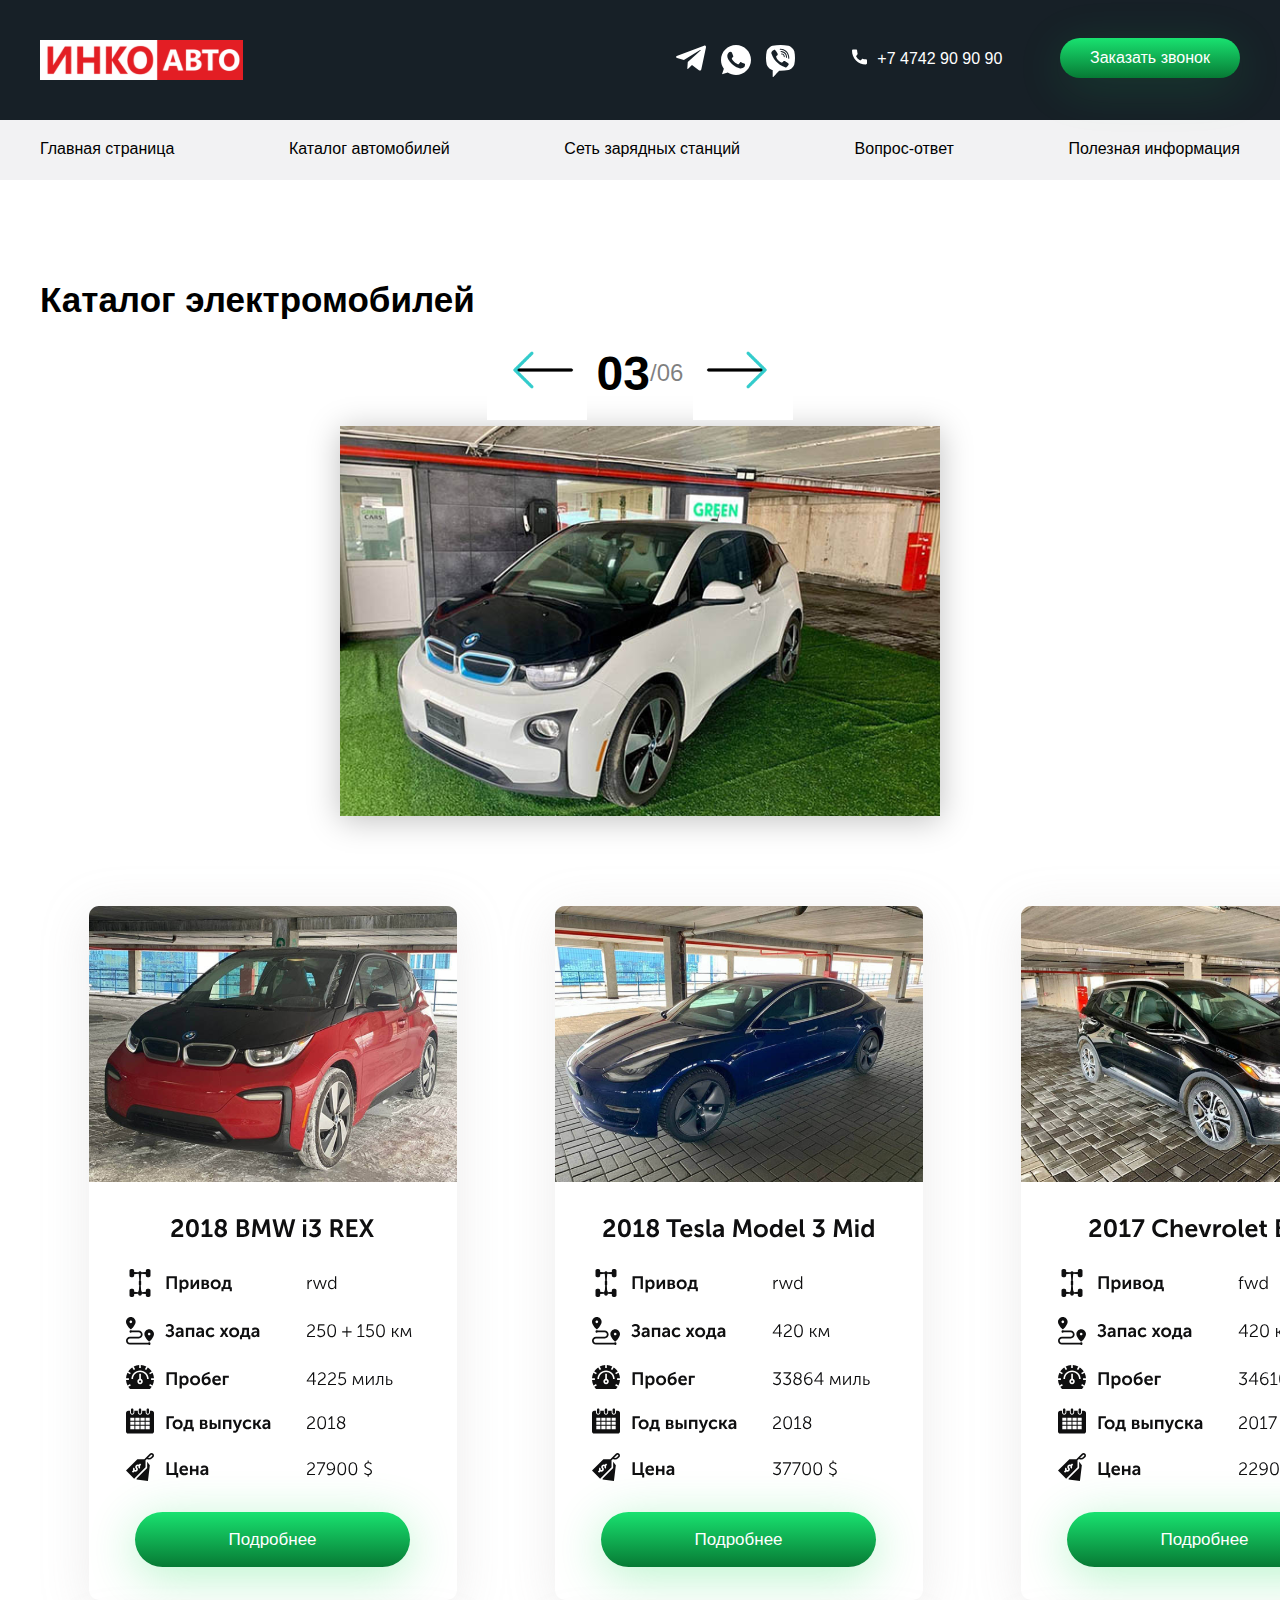
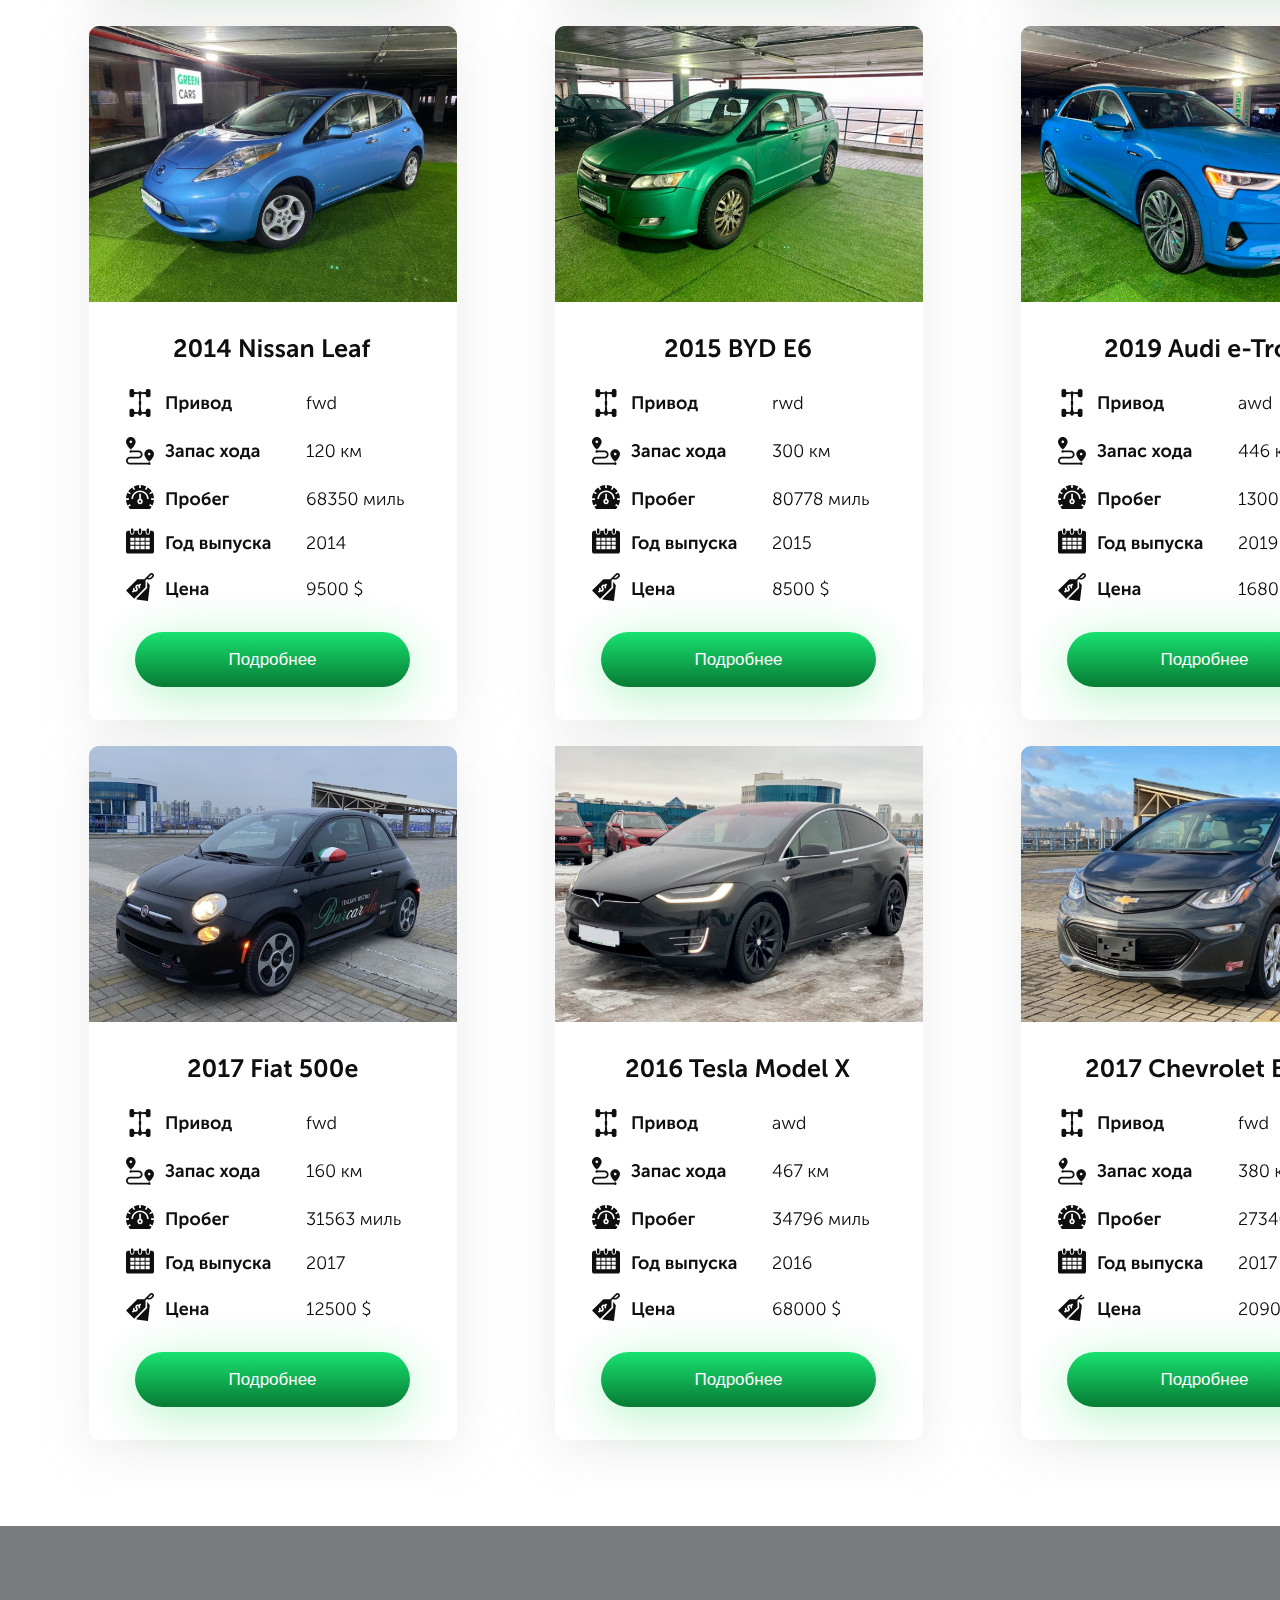
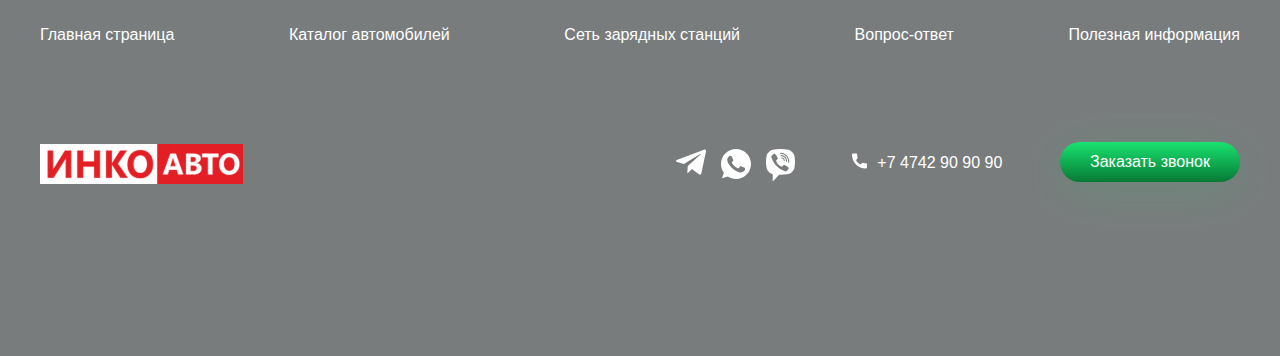
==== commit 0efce91e: "Add files via upload" ====
--- a/index-catalog.html
+++ b/index-catalog.html
@@ -14,9 +14,9 @@
         </div>
         <div class="container">
             <nav>
-                <div class="header__logo">
+                <a href="index.html" class="header__logo">
                     <img src="icons/logo/Инко Авто 1.svg" alt="logo">
-                </div>
+                </a>
         
                 <div class="messanges">
                     <div class="messange__item">
@@ -167,9 +167,9 @@
                 <li class="menu__item"><a href="index-info.html" class="menu__link">Полезная информация</a></li>
             </ul>
             <nav>
-                <div class="header__logo">
+                <a href="index.html" class="header__logo">
                     <img src="icons/logo/Инко Авто 1.svg" alt="logo">
-                </div>
+                </a>
         
                 <div class="messanges">
                     <div class="messange__item">
--- a/css/style.min.css
+++ b/css/style.min.css
@@ -1 +1 @@
-.title_fz44{font-size:44px}.title_fz35{font-size:35px}.title_fz18{font-size:18px}.title_fz25{font-size:25px}.card{min-height:1100px}.card__wrapper{display:flex;justify-content:space-around;margin-top:50px}.card .card__btn{position:relative;top:-180px;left:95px}.card__title{font-weight:700;text-align:center}.card .btn{margin-top:30px;font-size:17px;color:#fff;width:275px;height:55px;border:none;border-radius:50px}.card .btn:hover{background:#fff;color:#000;transition:.6s}.card .catalog_link{text-decoration:none}.card .red_butn{display:block;margin:0 auto;margin-top:0}.catalog{min-height:2850px}.catalog__wrapper{display:flex;justify-content:space-around}.catalog .margin-top{margin-top:50px}.catalog__photo{height:720px}.catalog__btn{position:relative;top:-180px;left:95px}.catalog__title{font-weight:700}.catalog .btn{margin-top:30px;font-size:17px;color:#fff;width:275px;height:55px;border:none;border-radius:50px}.catalog .btn:hover{background:#fff;color:#000;transition:.6s}.catalog .red_butn{display:block;margin:0 auto;margin-top:0}.catalog .offer_slider{width:650px;margin-top:50px;display:flex;flex-direction:column;align-items:flex-end}.catalog .offer__slider-counter{display:flex;justify-content:center;align-items:center;font-size:24px;color:rgba(0,0,0,.5)}.catalog .offer__slide{width:100%;height:390px}.catalog .offer__slide img{width:100%;height:100%;-o-object-fit:cover;object-fit:cover}.catalog .offer__slider-next{margin-left:10px;cursor:pointer}.catalog .offer__slider #current{font-size:48px;font-weight:700;text-align:center;color:#000}.catalog .offer__slider-prev{margin-right:10px;cursor:pointer}.catalog .offer__slider-wrapper{width:50%;margin-top:15px;box-shadow:0 4px 30px rgba(0,0,0,.25);display:block;margin:0 auto}.ecodrive{height:700px;background-color:#eee;box-shadow:0px 9px 49px rgba(142,136,136,.16)}.ecodrive__wrapper{margin-top:100px;flex-wrap:wrap;display:flex;justify-content:space-between}.ecodrive .eco__title{font-weight:700}.ecodrive__items{display:flex}.ecodrive__descr{margin-top:15px;font-size:16px;color:#0f0f10}.ecodrive .eco_text{width:280px;margin-left:20px}.ecodrive .mt40px{margin-top:70px}.footer{height:330px;padding-top:100px;background:#797c7d}.footer .menu__items{display:flex;justify-content:space-between}.footer .menu__item a{color:#fff}.footer nav{display:flex;justify-content:space-between;margin-top:90px}.footer .messanges{display:flex;margin-left:360px;margin-top:15px}.footer .messanges .messange__item{margin-left:15px;cursor:pointer}.footer .header__logo{margin-top:10px;cursor:pointer}.footer .header__phone{display:flex}.footer .header__phone img{width:15px}.footer .header__phone .phone{color:#fff;font-size:16px;margin-top:20px;margin-left:10px}.footer .phone__btn{width:180px;height:40px;cursor:pointer;background:linear-gradient(360deg, #077A34 0%, #19E270 100%);box-shadow:0px 9px 48px rgba(24,220,109,.15);border-radius:43px;border:none;color:#fff;font-size:16px;margin-top:8px}.footer .phone__btn:hover{background:#fff;color:#000;border:1px solid #18de6e}.header{height:90px;background-color:#172027;padding-top:30px}.header nav{display:flex;justify-content:space-between}.header .messanges{display:flex;margin-left:360px;margin-top:15px}.header .messanges .messange__item{margin-left:15px;cursor:pointer}.header .header__logo{margin-top:10px;cursor:pointer}.header .header__phone{display:flex}.header .header__phone img{width:15px}.header .header__phone .phone{color:#fff;font-size:16px;margin-top:20px;margin-left:10px}.header .phone__btn{width:180px;height:40px;cursor:pointer;background:linear-gradient(360deg, #077A34 0%, #19E270 100%);box-shadow:0px 9px 48px rgba(24,220,109,.15);border-radius:43px;border:none;color:#fff;font-size:16px;margin-top:8px}.header .phone__btn:hover{background:#fff;color:#000;border:1px solid #18de6e}.information{min-height:1500px}.information_item{display:flex;justify-content:space-between}.information .info_text{margin-top:40px}.information .info_title{font-size:25px;color:#0f0f10;font-weight:600}.information .info_descr{margin-top:20px;font-size:17px;color:#0f0f10}.map__title{font-weight:700}.map iframe{margin-top:100px}.materials__wrapper{display:flex;justify-content:space-between}.materials_title{font-weight:700;margin-left:50px}.materials__item{width:370px}.materials_text{position:relative;left:45px;bottom:30px}.materials__title{font-weight:700;font-size:25px}.materials__descr{font-size:18px;margin-top:20px;color:#0f0f10}.menu{height:40px;background:#f2f2f3;padding-top:20px}.menu .menu__items{display:flex;justify-content:space-between}.menu__item{list-style-type:none}.menu__link{color:#000}.menu__link:hover{text-decoration:underline}.modal{position:fixed;top:0;left:0;z-index:1050;width:100%;display:none;height:100%;overflow:hidden;background-color:rgba(0,0,0,.5)}.modal__window{max-width:950px;margin:250px auto}.modal__content{display:flex;position:relative;width:100%;background-color:#fff;border-radius:4px;max-height:473px}.modal .text{width:475px}.modal .add{display:flex;flex-direction:column;margin-top:20px;align-items:center}.modal_input{width:320px;height:55px;background:#fff;box-shadow:0px 5px 48px rgba(49,47,47,.1);border-radius:43px;margin-top:15px;border:none;font-size:17px;padding:0 10px 0 10px}.modal .policy{margin-top:15px}.modal_btn{width:316px;height:52px;background:linear-gradient(360deg, #077A34 0%, #19E270 100%);box-shadow:0px 9px 48px rgba(24,220,109,.322);border-radius:43px;border:none;font-size:17px;line-height:18px;text-align:center;color:#fff;margin-top:30px;cursor:pointer}.modal_btn:hover{background:#fff;color:#18de6e;transition:1s;border:1px solid #18de6e}.modal__title{text-align:center;margin-top:60px;font-weight:700}.modal__subtitle{text-align:center}.modal .close{position:absolute;top:15px;right:15px;cursor:pointer}.network{min-height:850px}.network iframe{margin-top:50px}.network__title{font-weight:700}.network .restange_textarea{width:440px;height:110px;background:#fff;box-shadow:0px 5px 48px rgba(49,47,47,.1);border-radius:10px;border:none;padding:20px 10px 0 20px;margin-top:15px;font-size:17px;line-height:18px;color:#c6c5c5}.network .restange__window{max-width:1140px;margin:250px auto;box-shadow:0px 5px 48px rgba(49,47,47,.1)}.network .restange__content{display:flex;width:100%;background-color:#fff;border-radius:4px;max-height:580px}.network .restange .text{width:475px}.network .restange .add{display:flex;flex-direction:column;margin-top:20px;align-items:center}.network .restange_input{width:445px;height:55px;background:#fff;box-shadow:0px 5px 48px rgba(49,47,47,.1);border-radius:43px;margin-top:15px;border:none;font-size:17px;padding:0 20px 0 10px}.network .restange .subinput{margin-top:15px;text-align:center}.network .restange_btn{width:316px;height:52px;background:linear-gradient(360deg, #077A34 0%, #19E270 100%);box-shadow:0px 9px 48px rgba(24,220,109,.322);border-radius:43px;border:none;font-size:17px;line-height:18px;text-align:center;color:#fff;margin-top:30px;cursor:pointer}.network .restange_btn:hover{background:#fff;color:#18de6e;transition:1s;border:1px solid #18de6e}.network .restange__title{margin-top:30px;font-weight:700;font-size:20px}.network .restange_img img{height:675px;width:600px;position:relative;bottom:43px;right:44px}.promo{height:750px;padding-top:200px;background:url("../img/section__promo/main_bg.png") center center/cover no-repeat}.promo__title{color:#fff}.promo__subtitle{font-size:22px;color:#fff;margin-top:20px}.promo_btn-green{background:linear-gradient(360deg, #077A34 0%, #19E270 100%);box-shadow:0px 9px 48px rgba(24,220,83,.308)}.promo_btn-red{background:linear-gradient(360deg, #a30b0b 0%, #e21919 100%);box-shadow:0px 9px 48px rgba(220,24,24,.26);margin-left:30px}.promo .btn{margin-top:30px;font-size:17px;color:#fff;width:275px;height:55px;border:none;border-radius:50px}.promo .btn:hover{background:#fff;color:#000;transition:.6s}.promo__wrapper{display:flex;justify-content:space-between;margin-top:250px}.promo__item{display:flex;width:340px}.promo__item .descr{margin-left:20px;margin-top:10px;font-size:17px;color:#fff}.question{min-height:900px}.question_title{font-weight:700}.question__title{font-size:35px;font-weight:700;margin-top:50px}.question__wrapper{margin-top:100px}.question_item{width:1120px;box-shadow:0px 5px 48px rgba(49,47,47,.144);border-radius:20px;padding:10px 30px 10px 30px;margin-top:20px}.question_reimes{width:1100px;display:flex;justify-content:space-between;align-items:center}.question_text{font-size:20px;color:#0f0f10;font-weight:700}.question .question_arrow.active{transform:rotate(180deg)}.question_reimer .question_descr{position:absolute;visibility:hidden;opacity:0;width:1110px;margin-top:15px}.question_reimer .question_descr.active{visibility:visible;opacity:1}section{padding:100px 10px 0px 10px}a{text-decoration:none}::-webkit-scrollbar{width:0}input{outline:none}textarea{outline:none}*{font-family:"Roboto",sans-serif;padding:0;margin:0}.arrow{z-index:10;transform:rotate(-90deg);position:absolute;top:20px;left:20px;height:20px;display:flex;flex-direction:column;justify-content:space-between;align-items:flex-end;cursor:pointer}.arrow span{display:none;width:30px;height:3px;background-color:#fff}.arrow .rotateR{transform:rotate(-37deg)}.arrow .rotateL{transform:rotate(37deg)}.triggers{position:absolute;top:0;left:0;width:100%;display:none;height:56px;background-color:rgba(0,0,0,.438)}.hamburger{position:absolute;top:20px;right:20px;height:20px;display:flex;flex-direction:column;justify-content:space-between;align-items:flex-end;cursor:pointer}.hamburger span{display:none;width:35px;height:3px;background-color:#fff}.close_header{position:absolute;display:none;top:15px;right:15px;cursor:pointer}@media(max-width: 1200px){.header{padding-right:20px;padding-left:20px}.header .messanges{margin-left:200px}.menu .menu__items{display:flex;justify-content:space-around}.promo{padding-left:40px;padding-right:40px}.promo__wrapper{flex-wrap:wrap;justify-content:space-around;margin-top:160px}.promo__item{width:457px}.promo .mt_item{margin-top:30px}.card{min-height:1740px}.card__wrapper{flex-wrap:wrap}.card .car__photo{width:466px;height:730px}.card .red_butn{margin-top:50px}.ecodrive{padding-left:20px;padding-right:20px}.ecodrive__title{font-weight:700;text-align:center}.ecodrive__wrapper{margin-top:0}.ecodrive__items{align-items:center;margin-top:50px}.ecodrive .eco_text{width:350px}.ecodrive__descr{margin-top:5px}.materials_title{text-align:center;font-size:30px;margin-left:0}.materials__wrapper{flex-direction:column;justify-content:center}.materials__item{width:910px;text-align:center}.materials__item img{display:block;margin:0 auto;position:relative;left:30px}.footer{padding-left:10px;padding-right:10px}.footer .messanges{margin-left:230px}}@media(max-width: 992px){.promo__title{font-size:40px}.promo__subtitle{font-size:18px}.promo .btn{width:245px}.promo__wrapper{margin-top:120px}.promo__wrapper .item__icon img{width:50px}.promo__wrapper .promo__item{width:305px;margin-top:20px}.promo__wrapper .descr{font-size:15px}.arrow span{display:block}.triggers{display:block}.hamburger span{display:block}.close_header{display:block}.header{position:fixed;top:0;left:-100%;height:100%;width:30%;z-index:11;visibility:hidden;opacity:0;transition:.4s all;padding:30px;background-color:rgba(0,0,0,.5)}.header.active{left:0;visibility:visible;opacity:1}.header nav{display:flex;flex-direction:column;align-items:center}.header .header__logo{display:block;margin:0 auto;margin-top:60px}.header .phone__btn{display:block;margin:15px auto}.header .header__phone{display:flex;align-items:center}.header .header__phone .phone{margin-top:2px;font-size:18px}.header .messanges{margin-top:30%;margin-left:0}.menu{position:fixed;top:-100%;height:200px;width:100%;z-index:10;visibility:hidden;opacity:0;transition:.4s all;padding-top:20px;background-color:rgba(0,0,0,.5)}.menu.active{top:0;visibility:visible;opacity:1}.menu__link{font-size:18px;color:#fff}.menu .menu__items{display:flex;flex-direction:column;align-items:center}.menu__item{margin-top:15px}.card{min-height:1750px;padding-bottom:50px}.card .red_butn{margin-top:50px}.ecodrive{min-height:1000px;padding-left:40px;padding-right:40px}.ecodrive__title{font-size:30px}.ecodrive__wrapper{display:flex;justify-content:center}.ecodrive .eco_text{width:600px}.materials__item{width:680px}.materials__item img{left:40px}.footer{padding-left:10px;padding-right:10px}.footer .messanges{margin-left:25px}.footer .menu__items{flex-wrap:wrap;justify-content:space-around}}@media(max-width: 768px){.header{width:40%}.promo__title{font-size:30px}.promo__subtitle{font-size:16px}.promo .btn{width:270px;height:35px}.promo_btn-red{margin-left:0}.promo__wrapper{margin-top:30px;justify-content:center}.promo .promo__item{margin-top:50px;width:480px}.promo .promo__item .descr{font-size:18px}.ecodrive{min-height:1150px;padding:100px 10px 0 10px}.ecodrive__wrapper{display:flex;justify-content:center}.ecodrive .eco_text{max-width:450px}.materials__item{width:480px}.materials__item img{left:45px}.footer{padding-top:30px;padding-left:10px;padding-right:10px}.footer .messanges{display:none}.footer .menu__items{flex-direction:column;align-items:center;justify-content:space-around}.footer .header__logo img{width:150px}}@media(max-width: 567px){.container{width:100%}.header{padding:18px;width:70%;background-color:rgba(0,0,0,.7)}.header .messange__item:nth-child(1){margin-left:0}.header .btn{font-size:14px}.menu{background-color:rgba(0,0,0,.7)}.promo{padding:100px 10px 30px 10px}.promo__title{font-size:20px;text-align:center}.promo__subtitle{font-size:14px;text-align:center}.promo .item__icon img{width:50px}.promo .promo__item{flex-direction:column;align-items:center}.promo .promo__item .descr{font-size:14px;text-align:center;margin-left:0}.promo .btn{display:block;margin:30px auto;font-size:14px}.card{min-height:1600px}.card__title{font-size:20px}.card__wrapper{margin-top:0}.card .car__photo{width:300px;height:480px}.card .car__photo img{width:100%}.card .btn{width:170px;height:30px;font-size:14px}.card .card__btn{top:-120px;left:65px}.card .red_butn{height:40px;width:250px}.ecodrive{min-height:1650px;padding:100px 10px 0 10px}.ecodrive__title{font-size:20px}.ecodrive .eco_text{max-width:300px;margin-left:0}.ecodrive .eco__title{text-align:center}.ecodrive__descr{text-align:center;font-size:14px}.ecodrive__items{display:flex;flex-direction:column;width:300px}.map__title{font-size:20px;text-align:center}.map iframe{margin-top:30px}.materials__wrapper{align-items:center}.materials__item{width:300px}.materials__item img{width:100%;left:0px}.materials_text{left:0}.materials__title{font-size:17px}.materials_title{font-size:20px}.materials__descr{font-size:14px}.footer{min-height:400px}.footer nav{flex-direction:column;align-items:center;margin-top:30px}.footer .header__phone img{margin-top:15px}.footer .menu__item a{font-size:14px}}@media(max-width: 1200px){.catalog{min-height:3000px;padding-bottom:50px}.catalog__wrapper{flex-wrap:wrap}.catalog__photo{width:440px}.catalog .offer__slider{display:none}}@media(max-width: 992px){.catalog__title{font-size:30px;text-align:center}}@media(max-width: 576px){.catalog__title{font-size:20px}.catalog .catalog__photo{width:305px;height:469px}.catalog .catalog__photo img{width:100%}.catalog .btn{width:170px;height:30px;font-size:14px}.catalog .catalog__btn{top:-120px;left:65px}}@media(max-width: 1200px){.network .restange__window{max-width:580px;margin:50px auto}.network .restange__title{text-align:center}.network .restange__subtitle{text-align:center}.network .restange__content{width:0;padding:50px}.network .restange_img{display:none}}@media(max-width: 567px){.network__title{text-align:center;font-size:20px}.network .restange__title{font-size:16px}.network .restange__subtitle{font-size:14px}.network .restange__window{max-width:580px;margin:50px auto}.network .restange__content{width:100%;padding:0px;padding-bottom:30px}.network .restange_img{display:none}.network .restange_input{width:250px;height:50px;font-size:14px}.network .restange_textarea{width:250px;font-size:14px}.network .restange .text{min-width:300px}.network .restange_btn{width:280px;height:45px;font-size:14px}.network .restange .subinput{font-size:14px}}@media(max-width: 1200px){.question__title{font-size:30px}.question__wrapper{display:flex;flex-direction:column;align-items:center}.question_item{width:900px}.question_reimes{width:890px}}@media(max-width: 992px){.question_title{font-size:30px}.question__title{font-size:30px}.question_item{width:680px}.question_reimes{width:695px}.question_descr.active{width:715px}.question .height{height:180px}}@media(max-width: 768px){.question{min-height:700px}.question_title{font-size:25px}.question__title{font-size:25px}.question .btn{height:40px}.question__wrapper{margin-top:25px}.question_item{width:480px}.question_reimes{width:490px}.question_text{font-size:17px}.question_descr.active{width:500px}.question .height{height:180px}}@media(max-width: 567px){.question{min-height:700px;padding-bottom:50px}.question_title{text-align:center;font-size:20px}.question__title{font-size:20px;text-align:center}.question .btn{display:block;margin:0 auto;margin-top:20px}.question__wrapper{margin-top:25px}.question_item{width:245px}.question_reimes{width:265px}.question_text{font-size:14px}.question_descr.active{width:265px;font-size:13px}.question .height{height:300px}.question_arrow img{width:25px}}@media(max-width: 992px){.modal__window{max-width:470px}.modal__content{height:480px}.modal .modal_img{display:none}}@media(max-width: 567px){.modal__title{font-size:20px}.modal__subtitle{font-size:14px}.modal__window{max-width:300px;margin:100px auto}.modal_input{width:250px;height:45px;font-size:14px}.modal__content{height:450px}.modal_img{display:none}.modal_btn{width:250px;height:40px;font-size:14px}.modal .policy{text-align:center;font-size:14px}}.container{max-width:1200px;display:block;margin:0 auto}.modal_img{display:block}.offer__slider-prev img{width:100px}.offer__slider-next img{width:100px;transform:rotate(180deg)}.wrapper_mt{margin-top:50px}.btn{margin-top:30px;font-size:17px;color:#fff;width:275px;height:55px;border:none;border-radius:50px}.btn:hover{background:#fff;color:#000;transition:.6s}.height{height:150px}.show{display:block}.hide{display:none}/*# sourceMappingURL=style.min.css.map */+.title_fz44{font-size:44px}.title_fz35{font-size:35px}.title_fz18{font-size:18px}.title_fz25{font-size:25px}.card{height:auto}.card__wrapper{display:flex;justify-content:space-around;margin-top:50px}.card .card__btn{position:relative;top:-180px;left:95px}.card__title{font-weight:700;text-align:center}.card .btn{margin-top:30px;font-size:17px;color:#fff;width:275px;height:55px;border:none;border-radius:50px}.card .btn:hover{background:#fff;color:#000;transition:.6s}.card .catalog_link{text-decoration:none}.card .red_butn{display:block;margin:0 auto;margin-top:0}.catalog{height:auto}.catalog__wrapper{display:flex;justify-content:space-around}.catalog .margin-top{margin-top:50px}.catalog__photo{height:720px}.catalog__btn{position:relative;top:-180px;left:95px}.catalog__title{font-weight:700}.catalog .btn{margin-top:30px;font-size:17px;color:#fff;width:275px;height:55px;border:none;border-radius:50px}.catalog .btn:hover{background:#fff;color:#000;transition:.6s}.catalog .red_butn{display:block;margin:0 auto;margin-top:0}.catalog .offer_slider{width:650px;margin-top:50px;display:flex;flex-direction:column;align-items:flex-end}.catalog .offer__slider-counter{display:flex;justify-content:center;align-items:center;font-size:24px;color:rgba(0,0,0,.5)}.catalog .offer__slide{width:100%;height:390px}.catalog .offer__slide img{width:100%;height:100%;-o-object-fit:cover;object-fit:cover}.catalog .offer__slider-next{margin-left:10px;cursor:pointer}.catalog .offer__slider #current{font-size:48px;font-weight:700;text-align:center;color:#000}.catalog .offer__slider-prev{margin-right:10px;cursor:pointer}.catalog .offer__slider-wrapper{width:50%;margin-top:15px;box-shadow:0 4px 30px rgba(0,0,0,.25);display:block;margin:0 auto}.ecodrive{height:auto;background-color:#eee;box-shadow:0px 9px 49px rgba(142,136,136,.16)}.ecodrive__wrapper{margin-top:100px;flex-wrap:wrap;display:flex;justify-content:space-between}.ecodrive .eco__title{font-weight:700}.ecodrive__items{display:flex}.ecodrive__descr{margin-top:15px;font-size:16px;color:#0f0f10}.ecodrive .eco_text{width:280px;margin-left:20px}.ecodrive .mt40px{margin-top:70px}.footer{height:330px;padding-top:100px;background:#797c7d}.footer .menu__items{display:flex;justify-content:space-between}.footer .menu__item a{color:#fff}.footer nav{display:flex;justify-content:space-between;margin-top:90px}.footer .messanges{display:flex;margin-left:360px;margin-top:15px}.footer .messanges .messange__item{margin-left:15px;cursor:pointer}.footer .header__logo{margin-top:10px;cursor:pointer}.footer .header__phone{display:flex}.footer .header__phone img{width:15px}.footer .header__phone .phone{color:#fff;font-size:16px;margin-top:20px;margin-left:10px}.footer .phone__btn{width:180px;height:40px;background:linear-gradient(360deg, #077A34 0%, #19E270 100%);box-shadow:0px 9px 48px rgba(24,220,109,.15);border-radius:43px;border:none;color:#fff;font-size:16px;margin-top:8px}.footer .phone__btn:hover{background:#fff;color:#000;border:1px solid #18de6e;transition:.5s all}.header{height:90px;background-color:#172027;padding-top:30px}.header nav{display:flex;justify-content:space-between}.header .messanges{display:flex;margin-left:360px;margin-top:15px}.header .messanges .messange__item{margin-left:15px;cursor:pointer}.header .header__logo{margin-top:10px;cursor:pointer}.header .header__phone{display:flex}.header .header__phone img{width:15px}.header .header__phone .phone{color:#fff;font-size:16px;margin-top:20px;margin-left:10px}.header .phone__btn{width:180px;height:40px;background:linear-gradient(360deg, #077A34 0%, #19E270 100%);box-shadow:0px 9px 48px rgba(24,220,109,.15);border-radius:43px;border:none;color:#fff;font-size:16px;margin-top:8px;cursor:pointer}.header .phone__btn:hover{background:#fff;color:#000;border:1px solid #18de6e;transition:.5s all}.information{height:auto}.information_item{display:flex;justify-content:space-between}.information .info_text{margin-top:40px}.information .info_title{font-size:25px;color:#0f0f10;font-weight:600}.information .info_descr{margin-top:20px;font-size:17px;color:#0f0f10}.map__title{font-weight:700}.map iframe{margin-top:100px}.materials__wrapper{display:flex;justify-content:space-between}.materials_title{font-weight:700;margin-left:50px}.materials__item{width:370px}.materials_text{position:relative;left:45px;bottom:30px}.materials__title{font-weight:700;font-size:25px}.materials__descr{font-size:18px;margin-top:20px;color:#0f0f10}.menu{height:40px;background:#f2f2f3;padding-top:20px}.menu .menu__items{display:flex;justify-content:space-between}.menu__item{list-style-type:none}.menu__link{color:#000}.menu__link:hover{text-decoration:underline}.modal{position:fixed;top:0;left:0;z-index:1050;width:100%;display:none;height:100%;overflow:hidden;background-color:rgba(0,0,0,.5)}.modal__window{max-width:950px;margin:250px auto}.modal__content{display:flex;position:relative;width:100%;background-color:#fff;border-radius:4px;max-height:473px}.modal .text{width:475px}.modal .add{display:flex;flex-direction:column;margin-top:20px;align-items:center}.modal_input{width:320px;height:55px;background:#fff;box-shadow:0px 5px 48px rgba(49,47,47,.1);border-radius:43px;margin-top:15px;border:none;font-size:17px;padding:0 10px 0 10px}.modal .policy{margin-top:15px}.modal_btn{width:316px;height:52px;background:linear-gradient(360deg, #077A34 0%, #19E270 100%);box-shadow:0px 9px 48px rgba(24,220,109,.322);border-radius:43px;border:none;font-size:17px;line-height:18px;text-align:center;color:#fff;margin-top:30px;cursor:pointer}.modal_btn:hover{background:#fff;color:#18de6e;transition:1s;border:1px solid #18de6e}.modal__title{text-align:center;margin-top:60px;font-weight:700}.modal__subtitle{text-align:center}.modal .close{position:absolute;top:15px;right:15px;cursor:pointer}.network{height:auto}.network iframe{margin-top:50px}.network__title{font-weight:700}.network .restange_textarea{width:440px;height:110px;background:#fff;box-shadow:0px 5px 48px rgba(49,47,47,.1);border-radius:10px;border:none;padding:20px 10px 0 20px;margin-top:15px;font-size:17px;line-height:18px;color:#c6c5c5}.network .restange__window{max-width:1140px;margin:250px auto;box-shadow:0px 5px 48px rgba(49,47,47,.1)}.network .restange__content{display:flex;width:100%;background-color:#fff;border-radius:4px;max-height:580px}.network .restange .text{width:475px}.network .restange .add{display:flex;flex-direction:column;margin-top:20px;align-items:center}.network .restange_input{width:445px;height:55px;background:#fff;box-shadow:0px 5px 48px rgba(49,47,47,.1);border-radius:43px;margin-top:15px;border:none;font-size:17px;padding:0 20px 0 10px}.network .restange .subinput{margin-top:15px;text-align:center}.network .restange_btn{width:316px;height:52px;background:linear-gradient(360deg, #077A34 0%, #19E270 100%);box-shadow:0px 9px 48px rgba(24,220,109,.322);border-radius:43px;border:none;font-size:17px;line-height:18px;text-align:center;color:#fff;margin-top:30px;cursor:pointer}.network .restange_btn:hover{background:#fff;color:#18de6e;transition:1s;border:1px solid #18de6e}.network .restange__title{margin-top:30px;font-weight:700;font-size:20px}.network .restange_img img{height:675px;width:600px;position:relative;bottom:43px;right:44px}.promo{height:auto;padding-top:200px;background:url("../img/section__promo/main_bg.png") center center/cover no-repeat}.promo__title{color:#fff}.promo__subtitle{font-size:22px;color:#fff;margin-top:20px}.promo_btn-green{background:linear-gradient(360deg, #077A34 0%, #19E270 100%);box-shadow:0px 9px 48px rgba(24,220,83,.308)}.promo_btn-red{background:linear-gradient(360deg, #a30b0b 0%, #e21919 100%);box-shadow:0px 9px 48px rgba(220,24,24,.26);margin-left:30px}.promo .btn{margin-top:30px;font-size:17px;color:#fff;width:275px;height:55px;border:none;border-radius:50px}.promo .btn:hover{background:#fff;color:#000;transition:.6s}.promo__wrapper{display:flex;justify-content:space-between;margin-top:250px}.promo__item{display:flex;width:340px}.promo__item .descr{margin-left:20px;margin-top:10px;font-size:17px;color:#fff}.question{height:auto}.question_title{font-weight:700}.question__title{font-size:35px;font-weight:700;margin-top:50px}.question__wrapper{margin-top:100px}.question .descr_button{padding-left:30px;padding-right:30px;max-height:0px;overflow:hidden;width:1110px;background-color:#eee;border-radius:20px;margin-top:15px;transition:.3s all ease-out}.buttonScroll_descr{font-size:20px;display:flex;justify-content:space-between;align-items:center;width:1110px;color:#0f0f10;background-color:#eee;font-weight:700;box-shadow:0px 5px 10px rgba(49,47,47,.144);border-radius:20px;padding:15px 30px 15px 30px;margin-top:10px;transition:.4s all}.buttonScroll_descr:hover{box-shadow:none}.question_arrow img{width:25px}.question_arrow.active{transform:rotate(180deg)}section{padding:100px 10px 100px 10px}.btn{cursor:pointer}a{text-decoration:none}::-webkit-scrollbar{width:0}input{outline:none}textarea{outline:none}*{font-family:"Roboto",sans-serif;padding:0;margin:0}.arrow{z-index:10;transform:rotate(-90deg);position:absolute;top:20px;left:20px;height:20px;display:flex;flex-direction:column;justify-content:space-between;align-items:flex-end;cursor:pointer}.arrow span{display:none;width:30px;height:3px;background-color:#fff}.arrow .rotateR{transform:rotate(-37deg)}.arrow .rotateL{transform:rotate(37deg)}.triggers{position:absolute;top:0;left:0;width:100%;display:none;height:56px;background-color:rgba(0,0,0,.438)}.hamburger{position:absolute;top:20px;right:20px;height:20px;display:flex;flex-direction:column;justify-content:space-between;align-items:flex-end;cursor:pointer}.hamburger span{display:none;width:35px;height:3px;background-color:#fff}.close_header{position:absolute;display:none;top:15px;right:15px;cursor:pointer}@media(max-width: 1200px){.header{padding-right:20px;padding-left:20px}.header .messanges{margin-left:200px}.menu .menu__items{display:flex;justify-content:space-around}.promo{padding-left:40px;padding-right:40px}.promo__wrapper{flex-wrap:wrap;justify-content:space-around;margin-top:160px}.promo__item{width:457px}.promo .mt_item{margin-top:30px}.card{min-height:1740px}.card__wrapper{flex-wrap:wrap}.card .car__photo{width:466px;height:730px}.card .red_butn{margin-top:50px}.ecodrive{padding-left:20px;padding-right:20px}.ecodrive__title{font-weight:700;text-align:center}.ecodrive__wrapper{margin-top:0}.ecodrive__items{align-items:center;margin-top:50px}.ecodrive .eco_text{width:350px}.ecodrive__descr{margin-top:5px}.materials_title{text-align:center;font-size:30px;margin-left:0}.materials__wrapper{flex-direction:column;justify-content:center}.materials__item{width:910px;text-align:center}.materials__item img{display:block;margin:0 auto;position:relative;left:30px}.footer{padding-left:10px;padding-right:10px}.footer .messanges{margin-left:230px}}@media(max-width: 992px){.promo__title{font-size:40px}.promo__subtitle{font-size:18px}.promo .btn{width:245px}.promo__wrapper{margin-top:120px}.promo__wrapper .item__icon img{width:50px}.promo__wrapper .promo__item{width:305px;margin-top:20px}.promo__wrapper .descr{font-size:15px}.arrow span{display:block}.triggers{display:block}.hamburger span{display:block}.close_header{display:block}.header{position:fixed;top:0;left:-100%;height:100%;width:30%;z-index:11;visibility:hidden;opacity:0;transition:.4s all;padding:30px;background-color:rgba(0,0,0,.5)}.header.active{left:0;visibility:visible;opacity:1}.header nav{display:flex;flex-direction:column;align-items:center}.header .header__logo{display:block;margin:0 auto;margin-top:60px}.header .phone__btn{display:block;margin:15px auto}.header .header__phone{display:flex;align-items:center}.header .header__phone .phone{margin-top:2px;font-size:18px}.header .messanges{margin-top:30%;margin-left:0}.menu{position:fixed;top:-100%;height:200px;width:100%;z-index:10;visibility:hidden;opacity:0;transition:.4s all;padding-top:20px;background-color:rgba(0,0,0,.5)}.menu.active{top:0;visibility:visible;opacity:1}.menu__link{font-size:18px;color:#fff}.menu .menu__items{display:flex;flex-direction:column;align-items:center}.menu__item{margin-top:15px}.card{min-height:1750px;padding-bottom:50px}.card .red_butn{margin-top:50px}.ecodrive{min-height:1000px;padding-left:40px;padding-right:40px}.ecodrive__title{font-size:30px}.ecodrive__wrapper{display:flex;justify-content:center}.ecodrive .eco_text{width:600px}.materials__item{width:680px}.materials__item img{left:40px}.footer{padding-left:10px;padding-right:10px}.footer .messanges{margin-left:25px}.footer .menu__items{flex-wrap:wrap;justify-content:space-around}}@media(max-width: 768px){.header{width:40%}.promo__title{font-size:30px}.promo__subtitle{font-size:16px}.promo .btn{width:270px;height:35px}.promo_btn-red{margin-left:0}.promo__wrapper{margin-top:30px;justify-content:center}.promo .promo__item{margin-top:50px;width:480px}.promo .promo__item .descr{font-size:18px}.ecodrive{min-height:1150px;padding:100px 10px 0 10px}.ecodrive__wrapper{display:flex;justify-content:center}.ecodrive .eco_text{max-width:450px}.materials__item{width:480px}.materials__item img{left:45px}.footer{padding-top:30px;padding-left:10px;padding-right:10px}.footer .messanges{display:none}.footer .menu__items{flex-direction:column;align-items:center;justify-content:space-around}.footer .header__logo img{width:150px}}@media(max-width: 567px){.container{width:100%}.header{padding:18px;width:70%;background-color:rgba(0,0,0,.7)}.header .messange__item:nth-child(1){margin-left:0}.header .btn{font-size:14px}.menu{background-color:rgba(0,0,0,.7)}.promo{padding:100px 10px 30px 10px}.promo__title{font-size:20px;text-align:center}.promo__subtitle{font-size:14px;text-align:center}.promo .item__icon img{width:50px}.promo .promo__item{flex-direction:column;align-items:center}.promo .promo__item .descr{font-size:14px;text-align:center;margin-left:0}.promo .btn{display:block;margin:30px auto;font-size:14px}.card{min-height:1600px}.card__title{font-size:20px}.card__wrapper{margin-top:0}.card .car__photo{width:300px;height:480px}.card .car__photo img{width:100%}.card .btn{width:170px;height:30px;font-size:14px}.card .card__btn{top:-120px;left:65px}.card .red_butn{height:40px;width:250px}.ecodrive{min-height:1650px;padding:100px 10px 0 10px}.ecodrive__title{font-size:20px}.ecodrive .eco_text{max-width:300px;margin-left:0}.ecodrive .eco__title{text-align:center}.ecodrive__descr{text-align:center;font-size:14px}.ecodrive__items{display:flex;flex-direction:column;width:300px}.map__title{font-size:20px;text-align:center}.map iframe{margin-top:30px}.materials__wrapper{align-items:center}.materials__item{width:300px}.materials__item img{width:100%;left:0px}.materials_text{left:0}.materials__title{font-size:17px}.materials_title{font-size:20px}.materials__descr{font-size:14px}.footer{min-height:400px}.footer nav{flex-direction:column;align-items:center;margin-top:30px}.footer .header__phone img{margin-top:15px}.footer .menu__item a{font-size:14px}}@media(max-width: 1200px){.catalog{min-height:3000px;padding-bottom:50px}.catalog__wrapper{flex-wrap:wrap}.catalog__photo{width:440px}.catalog .offer__slider{display:none}}@media(max-width: 992px){.catalog__title{font-size:30px;text-align:center}}@media(max-width: 576px){.catalog__title{font-size:20px}.catalog .catalog__photo{width:305px;height:469px}.catalog .catalog__photo img{width:100%}.catalog .btn{width:170px;height:30px;font-size:14px}.catalog .catalog__btn{top:-120px;left:65px}}@media(max-width: 1200px){.network .restange__window{max-width:580px;margin:50px auto}.network .restange__title{text-align:center}.network .restange__subtitle{text-align:center}.network .restange__content{width:0;padding:50px}.network .restange_img{display:none}}@media(max-width: 567px){.network__title{text-align:center;font-size:20px}.network .restange__title{font-size:16px}.network .restange__subtitle{font-size:14px}.network .restange__window{max-width:580px;margin:50px auto}.network .restange__content{width:100%;padding:0px;padding-bottom:30px}.network .restange_img{display:none}.network .restange_input{width:250px;height:50px;font-size:14px}.network .restange_textarea{width:250px;font-size:14px}.network .restange .text{min-width:300px}.network .restange_btn{width:280px;height:45px;font-size:14px}.network .restange .subinput{font-size:14px}}@media(max-width: 1200px){.question__title{font-size:30px}.question__wrapper{display:flex;flex-direction:column;align-items:center}.question .buttonScroll_descr{width:900px;font-size:19px}.question .descr_button{width:900px}}@media(max-width: 992px){.question_title{font-size:30px}.question__title{font-size:30px}.question .buttonScroll_descr{width:470px;font-size:17px}.question .descr_button{width:470px}}@media(max-width: 768px){.question_title{font-size:25px}.question__title{font-size:25px}.question .btn{height:40px}.question__wrapper{margin-top:25px}.question .buttonScroll_descr{width:460px;font-size:17px;border-radius:5px}.question .descr_button{width:460px;border-radius:5px}}@media(max-width: 567px){.question{padding-bottom:50px}.question_title{text-align:center;font-size:20px}.question__title{font-size:20px;text-align:center}.question .btn{display:block;margin:0 auto;margin-top:20px}.question__wrapper{margin-top:25px}.question .buttonScroll_descr{width:245px;font-size:14px;border-radius:5px}.question .descr_button{width:245px;border-radius:5px;font-size:14px}.question_arrow img{width:25px}}@media(max-width: 992px){.modal__window{max-width:470px}.modal__content{height:480px}.modal .modal_img{display:none}}@media(max-width: 567px){.modal__title{font-size:20px}.modal__subtitle{font-size:14px}.modal__window{max-width:300px;margin:100px auto}.modal_input{width:250px;height:45px;font-size:14px}.modal__content{height:450px}.modal_img{display:none}.modal_btn{width:250px;height:40px;font-size:14px}.modal .policy{text-align:center;font-size:14px}}@media(max-width: 1200px){.information{padding-bottom:50px}.information .info_img img{width:500px}}@media(max-width: 992px){.information{padding-bottom:50px}.information__wrapper{text-align:center}.information .info_img{display:none}.information .info__title{font-size:30px;text-align:center}}@media(max-width: 576px){.information{padding-bottom:50px}.information__wrapper{text-align:center}.information .info_img{display:none}.information .info_title{font-size:20px}.information .info_descr{font-size:14px}.information .btn{height:40px;font-size:14px}.information .info__title{font-size:20px;text-align:center}}.container{max-width:1200px;display:block;margin:0 auto}.modal_img{display:block}.offer__slider-prev img{width:100px}.offer__slider-next img{width:100px;transform:rotate(180deg)}.wrapper_mt{margin-top:50px}.btn{margin-top:30px;font-size:17px;color:#fff;width:275px;height:55px;border:none;border-radius:50px}.btn:hover{background:#fff;color:#000;transition:.6s}.height{height:150px}.show{display:block}.hide{display:none}/*# sourceMappingURL=style.min.css.map */